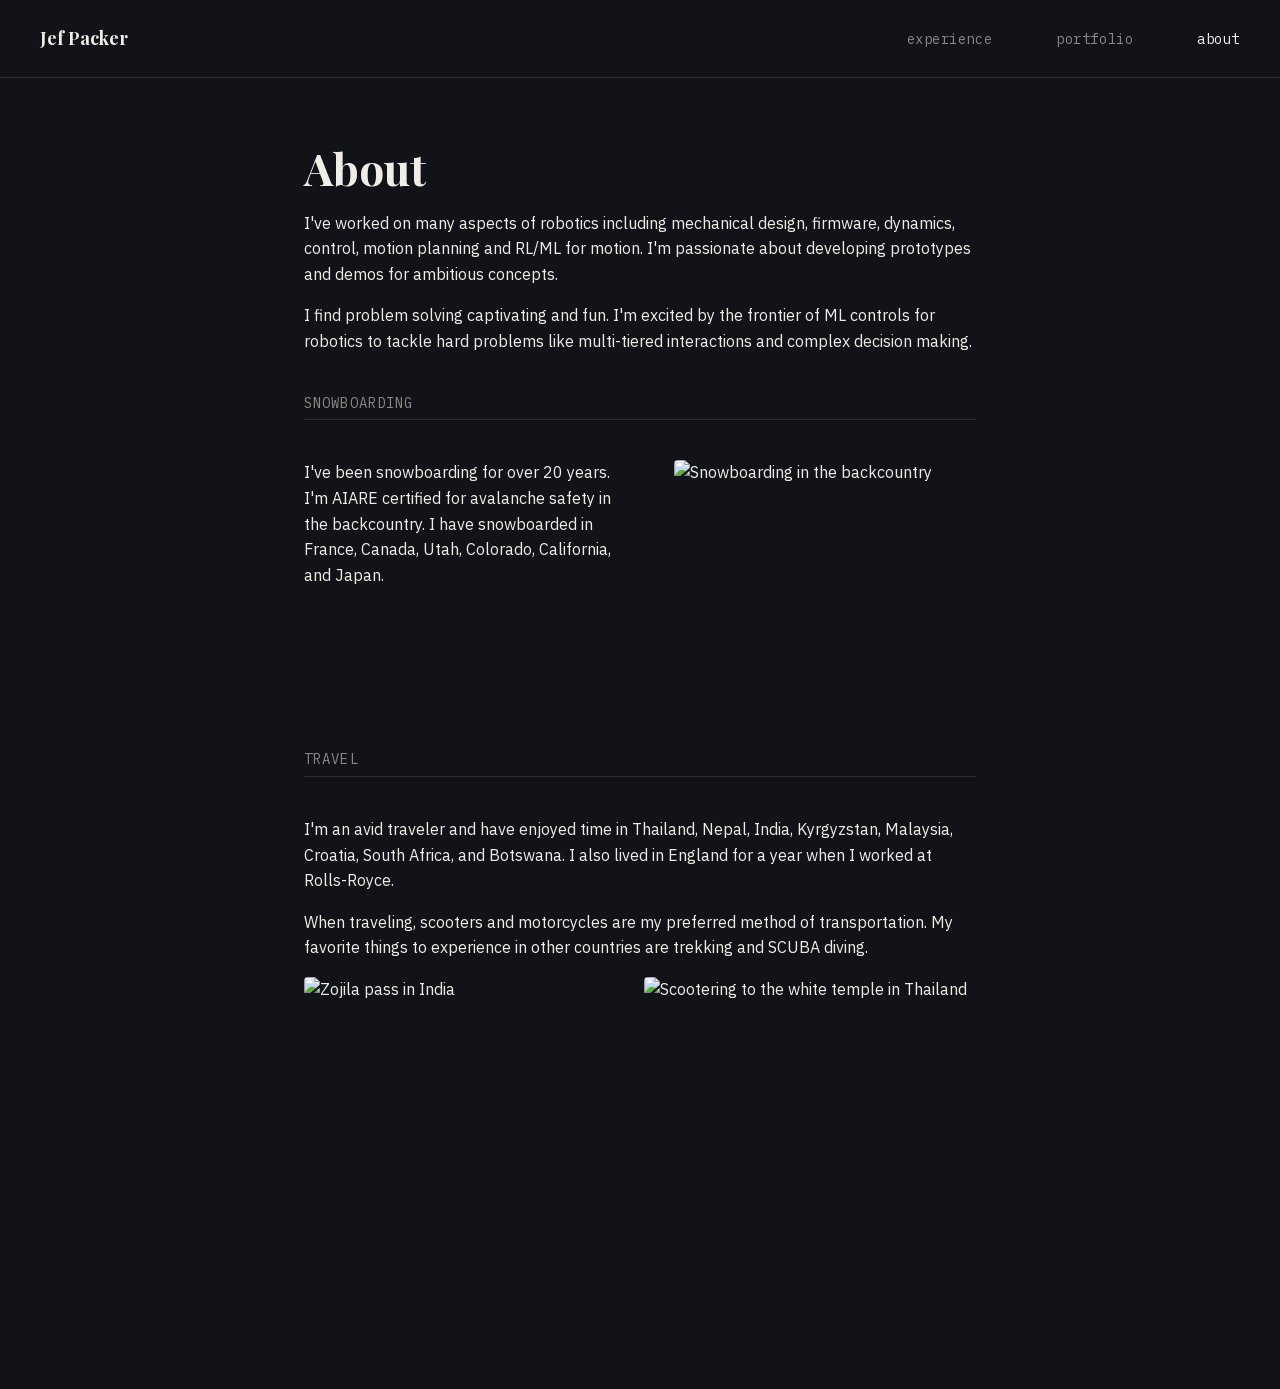
==== about.html @ b117f105 "fix: text before image on mobile, image right on desktop for snowboarding" ====
<!DOCTYPE html>
<html lang="en">
<head>
  <meta charset="UTF-8">
  <meta name="viewport" content="width=device-width, initial-scale=1">
  <meta name="color-scheme" content="dark">
  <meta name="description" content="Jef Packer — ML engineer and roboticist. About me, snowboarding, and travel.">
  <title>About — Jef Packer</title>
  <link rel="canonical" href="https://jefpacker.ai/about.html">

  <meta property="og:type" content="website">
  <meta property="og:title" content="About — Jef Packer">
  <meta property="og:description" content="ML engineer and roboticist. Snowboarding, travel, and building things.">
  <meta property="og:image" content="https://jefpacker.ai/assets/og-card.png">
  <meta property="og:image:alt" content="Jef Packer — ML Engineer and Roboticist">
  <meta property="og:url" content="https://jefpacker.ai/about.html">
  <meta name="twitter:card" content="summary_large_image">

  <script type="application/ld+json">
  {
    "@context": "https://schema.org",
    "@type": "BreadcrumbList",
    "itemListElement": [
      {"@type": "ListItem", "position": 1, "name": "Home", "item": "https://jefpacker.ai"},
      {"@type": "ListItem", "position": 2, "name": "About", "item": "https://jefpacker.ai/about.html"}
    ]
  }
  </script>

  <link rel="icon" href="assets/favicon.svg" type="image/svg+xml">
  <link rel="preload" as="font" href="assets/fonts/playfair-display-700.woff2" type="font/woff2" crossorigin>
  <link rel="preload" as="font" href="assets/fonts/ibm-plex-sans-400.woff2" type="font/woff2" crossorigin>
  <link rel="preload" as="font" href="assets/fonts/ibm-plex-mono-400.woff2" type="font/woff2" crossorigin>

  <link rel="prefetch" href="/">

  <link rel="stylesheet" href="style.css">

  <script src="assets/main.js" defer></script>
</head>
<body>
  <a href="#main-content" class="skip-link">Skip to main content</a>

  <nav class="site-nav" aria-label="Main navigation">
    <a href="/" class="nav-logo">Jef Packer</a>
    <button class="nav-toggle" aria-expanded="false" aria-controls="nav-links" aria-label="Toggle navigation">
      <svg class="icon-open" viewBox="0 0 24 24" xmlns="http://www.w3.org/2000/svg" aria-hidden="true">
        <path d="M3 6h18M3 12h18M3 18h18" stroke="currentColor" stroke-width="2" stroke-linecap="round" fill="none"/>
      </svg>
      <svg class="icon-close" viewBox="0 0 24 24" xmlns="http://www.w3.org/2000/svg" aria-hidden="true">
        <path d="M18 6L6 18M6 6l12 12" stroke="currentColor" stroke-width="2" stroke-linecap="round" fill="none"/>
      </svg>
    </button>
    <ul class="nav-links" id="nav-links">
      <li><a href="experience.html">experience</a></li>
      <li><a href="portfolio.html">portfolio</a></li>
      <li><a href="about.html" aria-current="page">about</a></li>
    </ul>
  </nav>

  <main id="main-content" class="page-layout">
    <header>
      <h1>About</h1>
      <p>I've worked on many aspects of robotics including mechanical design, firmware, dynamics, control, motion planning and RL/ML for motion. I'm passionate about developing prototypes and demos for ambitious concepts.</p>
      <p>I find problem solving captivating and fun. I'm excited by the frontier of ML controls for robotics to tackle hard problems like multi-tiered interactions and complex decision making.</p>
    </header>

    <section aria-label="Snowboarding">
      <h2 class="section-label">Snowboarding</h2>
      <div class="photo-aside-wrap">
        <img
          class="photo-aside"
          src="https://cdn.prod.website-files.com/612292ecc8ee4caae75526b9/61247d6c14a91f6d40c94b34_snow.jpeg"
          alt="Snowboarding in the backcountry"
          loading="lazy"
          width="1600"
          height="1200"
        >
        <p>I've been snowboarding for over 20 years. I'm AIARE certified for avalanche safety in the backcountry. I have snowboarded in France, Canada, Utah, Colorado, California, and Japan.</p>
      </div>
    </section>

    <section aria-label="Travel">
      <h2 class="section-label">Travel</h2>
      <p>I'm an avid traveler and have enjoyed time in Thailand, Nepal, India, Kyrgyzstan, Malaysia, Croatia, South Africa, and Botswana. I also lived in England for a year when I worked at Rolls-Royce.</p>
      <p>When traveling, scooters and motorcycles are my preferred method of transportation. My favorite things to experience in other countries are trekking and SCUBA diving.</p>
      <div class="project-image-grid">
        <img
          src="https://cdn.prod.website-files.com/612292ecc8ee4caae75526b9/637d1812e3a11046d5aef294_IMG_8800.jpeg"
          alt="Zojila pass in India"
          loading="lazy"
          width="1600"
          height="1200"
        >
        <img
          src="https://cdn.prod.website-files.com/612292ecc8ee4caae75526b9/626f19d4a885cbb44ef4ff7a_IMG_2252.jpeg"
          alt="Scootering to the white temple in Thailand"
          loading="lazy"
          width="1600"
          height="1200"
        >
      </div>
    </section>
  </main>
</body>
</html>
---- style.css ----
/* ============================================================
   1. Custom Properties / Design Tokens
   ============================================================ */

:root {
  /* Colors */
  --color-bg:        #111318;
  --color-text:      #f0ede6;
  --color-accent:    #c8a96e;
  --color-muted:     #8a8680;
  --color-border:    #2a2d35;

  /* Typography */
  --font-heading: 'Playfair Display', Georgia, serif;
  --font-body:    'IBM Plex Sans', system-ui, sans-serif;
  --font-mono:    'IBM Plex Mono', 'Courier New', monospace;

  --font-size-xs:   0.75rem;
  --font-size-sm:   0.875rem;
  --font-size-base: 1rem;
  --font-size-lg:   1.125rem;
  --font-size-xl:   1.5rem;
  --font-size-2xl:  2rem;
  --font-size-3xl:  2.75rem;

  --line-height-tight:  1.2;
  --line-height-normal: 1.6;

  /* Spacing (4px base unit, rem values) */
  --space-xs:  0.25rem;  /* 4px  */
  --space-sm:  0.5rem;   /* 8px  */
  --space-md:  1rem;     /* 16px */
  --space-lg:  1.5rem;   /* 24px */
  --space-xl:  2.5rem;   /* 40px */
  --space-2xl: 4rem;     /* 64px */

  /* Layout */
  --max-width:     72ch;
  --border-radius: 4px;

  color-scheme: dark;
}

/* ============================================================
   @font-face
   ============================================================ */

@font-face {
  font-family: 'Playfair Display';
  src: url('assets/fonts/playfair-display-400.woff2') format('woff2');
  font-weight: 400;
  font-style: normal;
  font-display: swap;
}

@font-face {
  font-family: 'Playfair Display';
  src: url('assets/fonts/playfair-display-700.woff2') format('woff2');
  font-weight: 700;
  font-style: normal;
  font-display: swap;
}

@font-face {
  font-family: 'IBM Plex Sans';
  src: url('assets/fonts/ibm-plex-sans-400.woff2') format('woff2');
  font-weight: 400;
  font-style: normal;
  font-display: swap;
}

@font-face {
  font-family: 'IBM Plex Sans';
  src: url('assets/fonts/ibm-plex-sans-600.woff2') format('woff2');
  font-weight: 600;
  font-style: normal;
  font-display: swap;
}

@font-face {
  font-family: 'IBM Plex Mono';
  src: url('assets/fonts/ibm-plex-mono-400.woff2') format('woff2');
  font-weight: 400;
  font-style: normal;
  font-display: swap;
}

/* ============================================================
   2. CSS Reset / Base Styles
   ============================================================ */

*, *::before, *::after {
  box-sizing: border-box;
  margin: 0;
  padding: 0;
}

html {
  font-size: 100%;
  -webkit-text-size-adjust: 100%;
}

@media (prefers-reduced-motion: no-preference) {
  html {
    scroll-behavior: smooth;
  }
}

body {
  background-color: var(--color-bg, #111318);
  color: var(--color-text, #f0ede6);
  font-family: var(--font-body, system-ui, sans-serif);
  font-size: var(--font-size-base, 1rem);
  line-height: var(--line-height-normal, 1.6);
  min-height: 100dvh;
  display: flex;
  flex-direction: column;
}

img, picture, video, canvas, svg {
  display: block;
  max-width: 100%;
}

input, button, textarea, select {
  font: inherit;
}

p, h1, h2, h3, h4, h5, h6 {
  overflow-wrap: break-word;
}

/* list-style reset scoped to components only — global reset breaks Safari VoiceOver list semantics */

/* ============================================================
   3. Typography
   ============================================================ */

h1, h2, h3 {
  font-family: var(--font-heading, Georgia, serif);
  font-weight: 700;
  line-height: var(--line-height-tight, 1.2);
  color: var(--color-text, #f0ede6);
}

h1 {
  font-size: clamp(1.75rem, 5vw, 2.75rem);
}

h2 {
  font-size: var(--font-size-2xl, 2rem);
}

h3 {
  font-size: var(--font-size-xl, 1.5rem);
}

p {
  font-family: var(--font-body, system-ui, sans-serif);
  font-size: var(--font-size-base, 1rem);
  line-height: var(--line-height-normal, 1.6);
}

.mono {
  font-family: var(--font-mono, 'Courier New', monospace);
  font-size: var(--font-size-sm, 0.875rem);
  color: var(--color-muted, #8a8680);
  letter-spacing: 0.02em;
}

a {
  color: var(--color-accent, #c8a96e);
  text-decoration: underline;
  text-underline-offset: 3px;
  text-decoration-thickness: 1px;
}

a:hover {
  color: var(--color-text, #f0ede6);
}

/* ============================================================
   4. Layout
   ============================================================ */

.page-layout {
  width: 100%;
  max-width: calc(var(--max-width, 72ch) + var(--space-xl, 2.5rem) * 2);
  margin-inline: auto;
  padding-inline: var(--space-xl, 2.5rem);
  padding-block: var(--space-2xl, 4rem);
}

.page-layout header h1 {
  margin-bottom: var(--space-md);
}

.page-layout header {
  margin-bottom: var(--space-xl);
}

.page-layout p:not([class]) {
  margin-bottom: var(--space-md);
}

.page-layout section + section {
  margin-top: var(--space-2xl);
}

.page-layout section {
  display: flow-root;
}

.photo-aside-wrap {
  display: flex;
  flex-direction: column-reverse;
  gap: var(--space-md);
}

.photo-aside {
  width: 100%;
  height: auto;
  border-radius: var(--border-radius, 4px);
  display: block;
}

@media (min-width: 40rem) {
  .photo-aside-wrap {
    flex-direction: row;
    align-items: flex-start;
    gap: var(--space-xl);
  }

  .photo-aside {
    width: 45%;
    flex-shrink: 0;
    order: 2;
  }

  .photo-aside-wrap p {
    order: 1;
  }
}

/* ============================================================
   5. Components
   ============================================================ */

/* Skip link */
.skip-link {
  position: absolute;
  top: -100%;
  left: 0;
  padding: var(--space-sm, 0.5rem) var(--space-md, 1rem);
  background-color: var(--color-accent, #c8a96e);
  color: var(--color-bg, #111318);
  font-family: var(--font-body, system-ui, sans-serif);
  font-size: var(--font-size-sm, 0.875rem);
  font-weight: 600;
  text-decoration: none;
  z-index: 999;
}

.skip-link:focus {
  top: 0;
}

/* Nav */
.site-nav {
  display: flex;
  align-items: center;
  justify-content: space-between;
  flex-wrap: wrap;
  gap: var(--space-md, 1rem);
  padding-inline: var(--space-xl, 2.5rem);
  padding-block: var(--space-lg, 1.5rem);
  border-bottom: 1px solid var(--color-border, #2a2d35);
  position: relative;
  z-index: 100;
  background-color: var(--color-bg, #111318);
  flex-shrink: 0;
}

.nav-logo {
  font-family: var(--font-heading, Georgia, serif);
  font-size: var(--font-size-lg, 1.125rem);
  font-weight: 700;
  color: var(--color-text, #f0ede6);
  text-decoration: none;
}

.nav-logo:hover {
  color: var(--color-accent, #c8a96e);
}

.nav-links {
  display: flex;
  gap: var(--space-xl, 2.5rem);
  flex-wrap: wrap;
  list-style: none;
}

.nav-links a {
  font-family: var(--font-mono, 'Courier New', monospace);
  font-size: var(--font-size-sm, 0.875rem);
  color: var(--color-muted, #8a8680);
  text-decoration: none;
  letter-spacing: 0.04em;
  text-transform: lowercase;
}

.nav-links a:hover,
.nav-links a[aria-current="page"] {
  color: var(--color-text, #f0ede6);
}

/* Footer */
.site-footer {
  padding-inline: var(--space-xl, 2.5rem);
  padding-block: var(--space-2xl, 4rem);
  border-top: 1px solid var(--color-border, #2a2d35);
}

/* Canvas background — clickable, sits above body bg */
#rrt {
  position: fixed;
  inset: 0;
  z-index: 1;
}

/* Hero overlay layout — index.html only */
.hero-layout {
  flex: 1;
  position: relative;
  z-index: 10;
  pointer-events: none;
  display: flex;
  flex-direction: column;
  padding-inline: var(--space-xl, 2.5rem);
  padding-block: var(--space-2xl, 4rem);
  min-height: 0;
}

/* Hero */
.hero {
  display: flex;
  flex-direction: column;
  align-items: flex-start;
  gap: var(--space-lg, 1.5rem);
  pointer-events: none;
  flex-shrink: 0;
}

.hero h1,
.hero-tagline {
  pointer-events: auto;
}

.hero-tagline {
  font-size: clamp(var(--font-size-sm, 0.875rem), 2vw, var(--font-size-lg, 1.125rem));
  color: var(--color-muted, #8a8680);
  max-width: 48ch;
}

/* Social links */
.social-links {
  display: flex;
  gap: var(--space-lg, 1.5rem);
  flex-wrap: wrap;
  align-items: center;
  margin-top: auto;
  pointer-events: none;
}

.social-link {
  display: inline-flex;
  align-items: center;
  color: var(--color-muted, #8a8680);
  text-decoration: none;
  pointer-events: auto;
}

.social-link:hover {
  color: var(--color-text, #f0ede6);
}

.social-link svg {
  width: 24px;
  height: 24px;
  fill: currentColor;
}

/* Hamburger nav — mobile only */
.nav-toggle {
  display: none;
  background: none;
  border: none;
  cursor: pointer;
  padding: var(--space-sm, 0.5rem);
  color: var(--color-text, #f0ede6);
}

.nav-toggle svg {
  width: 24px;
  height: 24px;
  fill: currentColor;
  display: block;
}

.nav-toggle[aria-expanded="true"] .icon-open { display: none; }
.nav-toggle[aria-expanded="false"] .icon-close { display: none; }

/* ============================================================
   6. Utilities
   ============================================================ */

.visually-hidden {
  position: absolute;
  width: 1px;
  height: 1px;
  padding: 0;
  margin: -1px;
  overflow: hidden;
  clip: rect(0, 0, 0, 0);
  white-space: nowrap;
  border: 0;
}

/* ============================================================
   7. Animations & Transitions
   ============================================================ */

@media (prefers-reduced-motion: no-preference) {
  a, button {
    transition: color 0.15s ease, background-color 0.15s ease;
  }
}

/* ============================================================
   8. Media Queries (mobile-first)
   ============================================================ */

/* Mobile: up to 640px — hamburger nav */
@media (max-width: 40rem) {
  .nav-toggle {
    display: block;
  }

  .nav-links {
    display: none;
    flex-direction: column;
    width: 100%;
    gap: var(--space-md, 1rem);
    padding-block: var(--space-md, 1rem);
  }

  .nav-links.is-open {
    display: flex;
  }

  .site-nav {
    flex-wrap: wrap;
  }
}

/* Desktop: 1024px+ */
@media (min-width: 64rem) {
  h1 {
    font-size: var(--font-size-3xl, 2.75rem);
  }

  .nav-links {
    gap: var(--space-2xl, 4rem);
  }

  .page-layout {
    padding-inline: var(--space-2xl, 4rem);
    padding-block: var(--space-2xl, 4rem);
  }
}

/* Focus indicators — never suppress, keyboard users only */
:focus-visible {
  outline: 2px solid var(--color-accent, #c8a96e);
  outline-offset: 3px;
  border-radius: var(--border-radius, 4px);
}

/* ============================================================
   9. Timeline
   ============================================================ */

.timeline {
  position: relative;
  padding-left: 1.75rem; /* 28px — space for line + dot + gap */
}

.timeline-line {
  position: absolute;
  left: 0;
  top: 0;
  bottom: 0;
  width: 1px;
  background-image: linear-gradient(
    to bottom,
    var(--color-accent) var(--tl-progress, 0px),
    var(--color-border) var(--tl-progress, 0px),
    var(--color-border) var(--tl-line-end, 100%),
    transparent var(--tl-line-end, 100%)
  );
}

.timeline-entry {
  position: relative;
  padding-bottom: var(--space-xl);
}

.timeline-dot {
  position: absolute;
  left: calc(-1.75rem - 3px); /* pull left edge 3px past container edge to center 7px dot on 1px line */
  top: 0.3em;
  width: 7px;
  height: 7px;
  border-radius: 50%;
  background: var(--color-border);
}

.timeline-entry.past .timeline-dot {
  background: var(--color-accent);
}

.timeline-entry.current .timeline-dot {
  background: var(--color-accent);
  box-shadow: 0 0 0 2px var(--color-bg), 0 0 0 3.5px var(--color-accent);
}

/* Scope opacity to non-interactive children — links stay fully opaque for WCAG contrast */
.timeline-entry.future .timeline-dot,
.timeline-entry.future .timeline-date,
.timeline-entry.future h3,
.timeline-entry.future p {
  opacity: 0.7;
}

/* .timeline-date extends .mono; only overrides that differ are listed here */
.timeline-date {
  display: block;
  color: var(--color-accent); /* overrides .mono's --color-muted */
  margin-bottom: var(--space-xs);
}

.timeline-content h3 {
  margin-bottom: var(--space-sm);
}

.timeline-content p {
  color: var(--color-muted);
  margin-bottom: var(--space-sm);
}

.timeline-content p + p {
  margin-top: calc(-1 * var(--space-xs)); /* tighten consecutive paragraphs */
}

.timeline-content a {
  font-family: var(--font-mono);
  font-size: var(--font-size-sm);
  display: inline-block;
  margin-bottom: var(--space-sm);
}

@media (prefers-reduced-motion: no-preference) {
  .timeline-entry {
    transition: opacity 0.2s ease;
  }

  .timeline-dot {
    transition: background 0.2s ease, box-shadow 0.2s ease;
  }

}

.timeline-close {
  margin-top: var(--space-2xl);
  padding-top: var(--space-2xl);
  padding-bottom: var(--space-2xl);
  border-top: 1px solid var(--color-border);
  text-align: center;
}

.timeline-close p {
  font-family: var(--font-heading);
  font-size: var(--font-size-lg);
  font-style: italic;
  color: var(--color-muted);
  max-width: 36ch;
  margin-inline: auto;
  line-height: var(--line-height-normal);
}

/* Projects */

.section-label {
  font-family: var(--font-mono, 'IBM Plex Mono', 'Courier New', monospace);
  font-size: var(--font-size-sm, 0.875rem);
  color: var(--color-muted, #8a8680);
  font-weight: 400;
  letter-spacing: 0.08em;
  text-transform: uppercase;
  margin-bottom: var(--space-xl, 2.5rem);
  padding-bottom: var(--space-sm, 0.5rem);
  border-bottom: 1px solid var(--color-border, #2a2d35);
}

/* Shared: project cards and publication entries */

.card-links {
  display: flex;
  flex-wrap: wrap;
  gap: var(--space-sm, 0.5rem);
  margin-bottom: var(--space-xl, 2.5rem);
}

.btn {
  display: inline-block;
  padding: var(--space-sm, 0.5rem) var(--space-md, 1rem);
  background-color: var(--color-accent, #c8a96e);
  color: var(--color-bg, #111318);
  font-family: var(--font-mono, 'IBM Plex Mono', 'Courier New', monospace);
  font-size: var(--font-size-sm, 0.875rem);
  text-decoration: none;
  border-radius: var(--border-radius, 4px);
  white-space: nowrap;
}

.btn:hover {
  opacity: 0.85;
}

.btn-outline {
  background-color: transparent;
  color: var(--color-accent, #c8a96e);
  border: 1px solid var(--color-accent, #c8a96e);
}

.btn-outline:hover {
  background-color: var(--color-accent, #c8a96e);
  color: var(--color-bg, #111318);
  opacity: 1;
}

/* Project cards */

.project-card {
  padding-bottom: var(--space-2xl, 4rem);
  margin-bottom: var(--space-2xl, 4rem);
  border-bottom: 1px solid var(--color-border, #2a2d35);
}

.project-card:last-child {
  border-bottom: none;
  margin-bottom: 0;
}

.project-heading {
  font-family: var(--font-heading, 'Playfair Display', Georgia, serif);
  font-size: var(--font-size-xl, 1.5rem);
  color: var(--color-accent, #c8a96e);
  margin-bottom: var(--space-md, 1rem);
}

.project-image {
  width: 100%;
  height: auto;
  border-radius: var(--border-radius, 4px);
  display: block;
  margin-bottom: var(--space-md, 1rem);
}

.project-image-grid {
  display: grid;
  grid-template-columns: 1fr;
  gap: var(--space-sm, 0.5rem);
  margin-bottom: var(--space-md, 1rem);
}

@media (min-width: 40rem) {
  .project-image-grid {
    grid-template-columns: 1fr 1fr;
  }
}

.project-image-grid img {
  width: 100%;
  height: auto;
  border-radius: var(--border-radius, 4px);
  display: block;
  object-fit: cover;
  aspect-ratio: 1 / 1;
}

.project-desc {
  color: var(--color-text, #f0ede6);
  margin-bottom: var(--space-md, 1rem);
}

.project-detail-heading {
  font-family: var(--font-body, 'IBM Plex Sans', system-ui, sans-serif);
  font-size: var(--font-size-base, 1rem);
  font-weight: 600;
  color: var(--color-text, #f0ede6);
  margin-top: var(--space-lg, 1.5rem);
  margin-bottom: var(--space-xs, 0.25rem);
}

.project-detail-body {
  color: var(--color-muted, #8a8680);
  margin-bottom: var(--space-sm, 0.5rem);
}

/* Publication entries */

.pub-card {
  padding-bottom: var(--space-xl, 2.5rem);
  margin-bottom: var(--space-xl, 2.5rem);
  border-bottom: 1px solid var(--color-border, #2a2d35);
}

.pub-card:last-child {
  border-bottom: none;
  margin-bottom: 0;
}

.pub-title {
  font-family: var(--font-heading, 'Playfair Display', Georgia, serif);
  font-size: var(--font-size-base, 1rem);
  color: var(--color-text, #f0ede6);
  font-weight: 700;
  margin-bottom: var(--space-sm, 0.5rem);
  line-height: var(--line-height-normal, 1.6);
}

.pub-authors {
  font-family: var(--font-mono, 'IBM Plex Mono', 'Courier New', monospace);
  font-size: var(--font-size-xs, 0.75rem);
  color: var(--color-muted, #8a8680);
  margin-bottom: var(--space-xs, 0.25rem);
  line-height: var(--line-height-normal, 1.6);
}

.pub-venue {
  font-family: var(--font-mono, 'IBM Plex Mono', 'Courier New', monospace);
  font-size: var(--font-size-sm, 0.875rem);
  color: var(--color-accent, #c8a96e);
  margin-bottom: var(--space-md, 1rem);
}

/* Patents */

.patent-list {
  margin-bottom: var(--space-xl, 2.5rem);
}

.patent-row {
  display: flex;
  justify-content: space-between;
  align-items: baseline;
  gap: var(--space-md, 1rem);
  padding: var(--space-sm, 0.5rem) var(--space-md, 1rem);
  border-bottom: 1px solid var(--color-border, #2a2d35);
  text-decoration: none;
}

.patent-row:last-child {
  border-bottom: none;
}

a.patent-row:hover {
  background-color: color-mix(in srgb, var(--color-accent, #c8a96e) 6%, transparent);
}

a.patent-row:hover .patent-row-title {
  color: var(--color-accent, #c8a96e);
}

.patent-row-title {
  font-family: var(--font-body, 'IBM Plex Sans', system-ui, sans-serif);
  font-size: var(--font-size-sm, 0.875rem);
  color: var(--color-text, #f0ede6);
  flex: 1;
}

.patent-row-meta {
  display: flex;
  align-items: center;
  gap: var(--space-sm, 0.5rem);
  flex-shrink: 0;
}

.patent-row-year {
  font-family: var(--font-mono, 'IBM Plex Mono', 'Courier New', monospace);
  font-size: var(--font-size-sm, 0.875rem);
  color: var(--color-muted, #8a8680);
}

.patent-row-link {
  font-family: var(--font-mono, 'IBM Plex Mono', 'Courier New', monospace);
  font-size: var(--font-size-sm, 0.875rem);
  color: var(--color-accent, #c8a96e);
  white-space: nowrap;
}

details.patent-list-more {
  border-bottom: none;
}

details.patent-list-more > summary.patent-row {
  cursor: pointer;
  list-style: none;
  color: var(--color-accent, #c8a96e);
  font-family: var(--font-mono, 'IBM Plex Mono', 'Courier New', monospace);
  font-size: var(--font-size-sm, 0.875rem);
  justify-content: flex-start;
  border-bottom: none;
}

details.patent-list-more > summary.patent-row::-webkit-details-marker {
  display: none;
}

details.patent-list-more > summary.patent-row::marker {
  display: none;
  content: '';
}

details.patent-list-more[open] > summary.patent-row {
  display: none;
}

button.patent-row {
  background: none;
  border: none;
  border-bottom: 1px solid var(--color-border, #2a2d35);
  width: 100%;
  text-align: left;
  cursor: pointer;
  color: var(--color-accent, #c8a96e);
  font-family: var(--font-mono, 'IBM Plex Mono', 'Courier New', monospace);
  font-size: var(--font-size-sm, 0.875rem);
  justify-content: flex-start;
}

.patents-footer {
  margin-top: var(--space-lg, 1.5rem);
  margin-bottom: var(--space-2xl, 4rem);
}
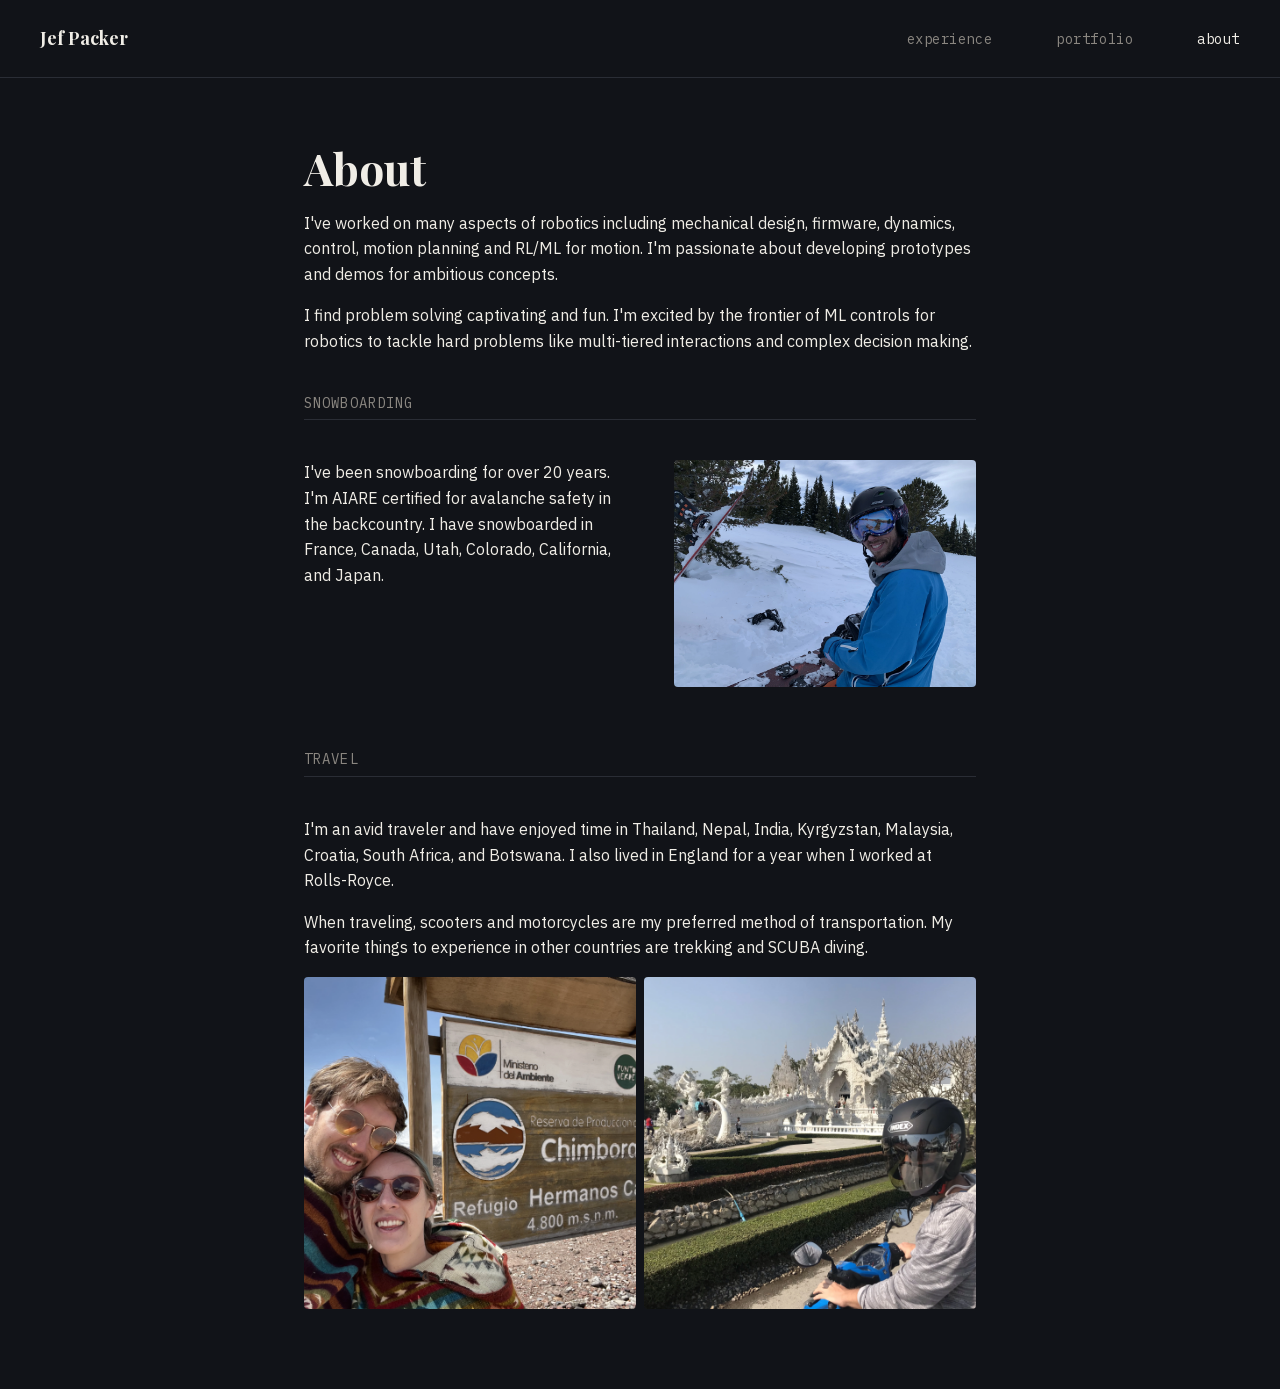
==== commit 08fba0b5: "feat: stage 6 — localize all images, WebP conversion, og-card - Download all Webflow CDN images to s" ====
--- a/about.html
+++ b/about.html
@@ -68,14 +68,16 @@
     <section aria-label="Snowboarding">
       <h2 class="section-label">Snowboarding</h2>
       <div class="photo-aside-wrap">
-        <img
-          class="photo-aside"
-          src="https://cdn.prod.website-files.com/612292ecc8ee4caae75526b9/61247d6c14a91f6d40c94b34_snow.jpeg"
-          alt="Snowboarding in the backcountry"
-          loading="lazy"
-          width="1600"
-          height="1200"
-        >
+        <picture class="photo-aside">
+          <source srcset="assets/snow.webp" type="image/webp">
+          <img
+            src="assets/snow.jpeg"
+            alt="Snowboarding in the backcountry"
+            loading="lazy"
+            width="1600"
+            height="1200"
+          >
+        </picture>
         <p>I've been snowboarding for over 20 years. I'm AIARE certified for avalanche safety in the backcountry. I have snowboarded in France, Canada, Utah, Colorado, California, and Japan.</p>
       </div>
     </section>
@@ -85,20 +87,26 @@
       <p>I'm an avid traveler and have enjoyed time in Thailand, Nepal, India, Kyrgyzstan, Malaysia, Croatia, South Africa, and Botswana. I also lived in England for a year when I worked at Rolls-Royce.</p>
       <p>When traveling, scooters and motorcycles are my preferred method of transportation. My favorite things to experience in other countries are trekking and SCUBA diving.</p>
       <div class="project-image-grid">
-        <img
-          src="https://cdn.prod.website-files.com/612292ecc8ee4caae75526b9/637d1812e3a11046d5aef294_IMG_8800.jpeg"
-          alt="Zojila pass in India"
-          loading="lazy"
-          width="1600"
-          height="1200"
-        >
-        <img
-          src="https://cdn.prod.website-files.com/612292ecc8ee4caae75526b9/626f19d4a885cbb44ef4ff7a_IMG_2252.jpeg"
-          alt="Scootering to the white temple in Thailand"
-          loading="lazy"
-          width="1600"
-          height="1200"
-        >
+        <picture>
+          <source srcset="assets/zojila.webp" type="image/webp">
+          <img
+            src="assets/zojila.jpeg"
+            alt="Zojila pass in India"
+            loading="lazy"
+            width="1600"
+            height="1200"
+          >
+        </picture>
+        <picture>
+          <source srcset="assets/white-temple.webp" type="image/webp">
+          <img
+            src="assets/white-temple.jpeg"
+            alt="Scootering to the white temple in Thailand"
+            loading="lazy"
+            width="1600"
+            height="1200"
+          >
+        </picture>
       </div>
     </section>
   </main>
--- a/style.css
+++ b/style.css
@@ -219,9 +219,15 @@
 
 .photo-aside {
   width: 100%;
-  height: auto;
   border-radius: var(--border-radius, 4px);
   display: block;
+}
+
+.photo-aside img {
+  width: 100%;
+  height: auto;
+  display: block;
+  border-radius: inherit;
 }
 
 @media (min-width: 40rem) {
@@ -679,15 +685,14 @@
 
 .project-image-grid {
   display: grid;
-  grid-template-columns: 1fr;
+  grid-template-columns: 1fr 1fr;
   gap: var(--space-sm, 0.5rem);
   margin-bottom: var(--space-md, 1rem);
 }
 
-@media (min-width: 40rem) {
-  .project-image-grid {
-    grid-template-columns: 1fr 1fr;
-  }
+.project-image-grid picture {
+  display: block;
+  min-width: 0;
 }
 
 .project-image-grid img {
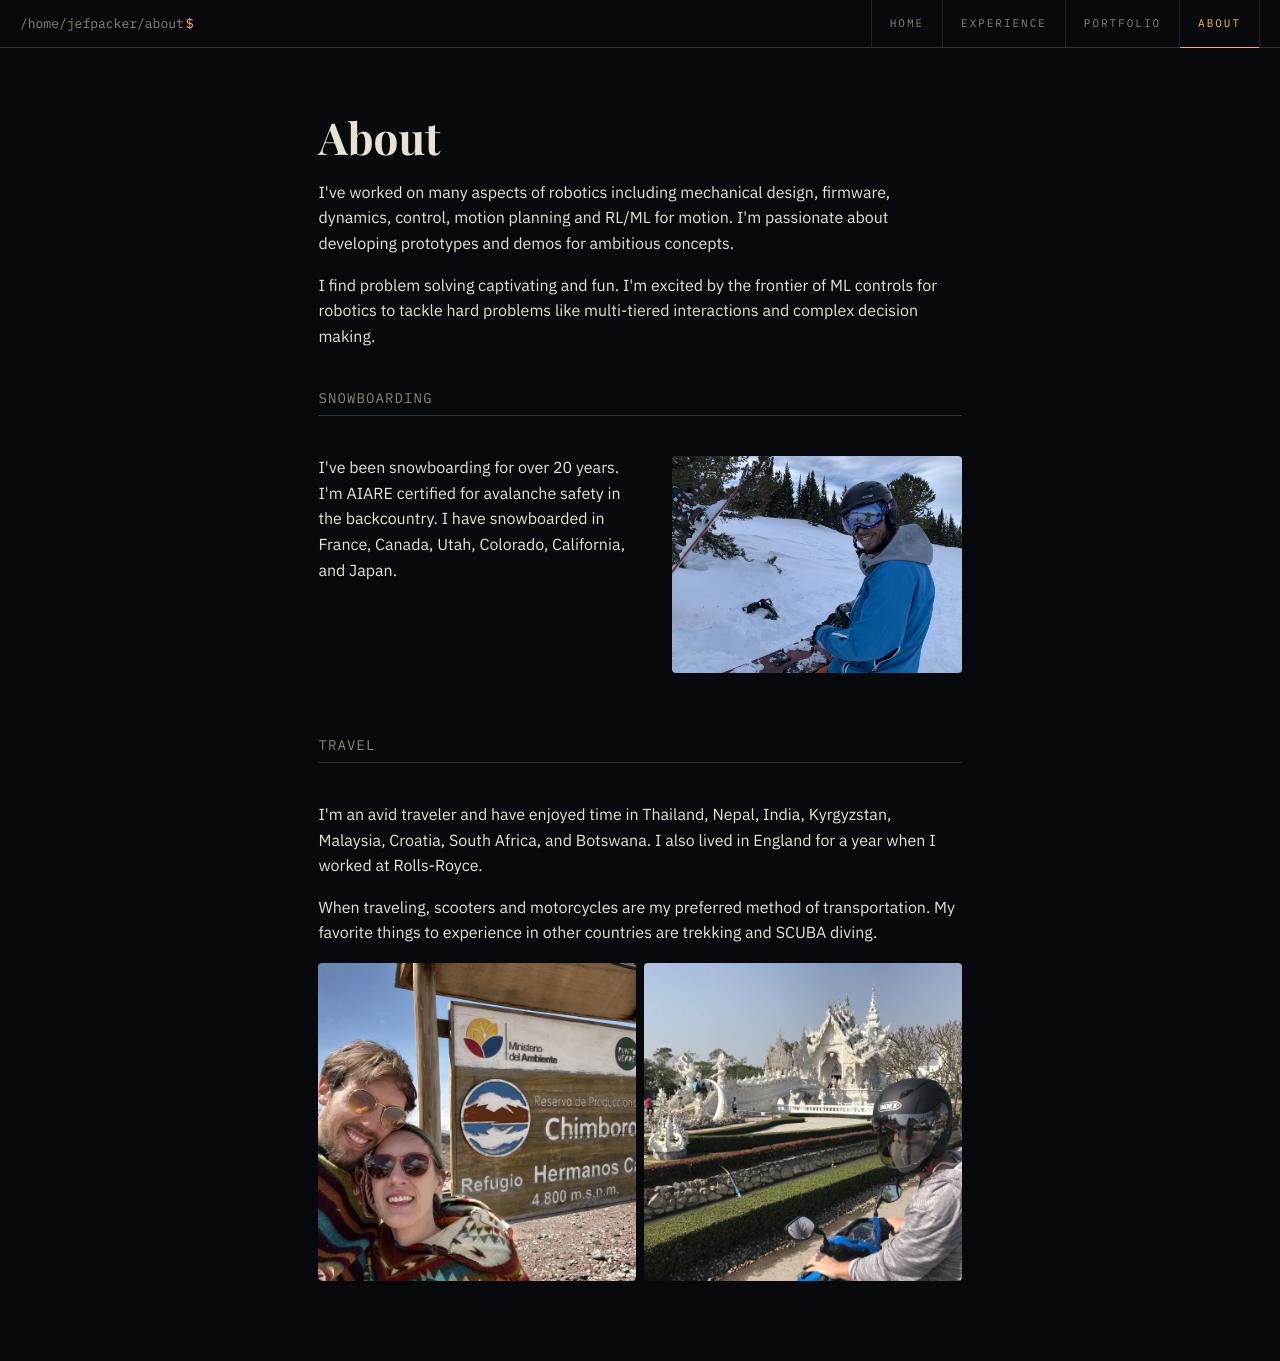
==== commit 069867b3: "feat: update about.html nav to new topbar pattern" ====
--- a/about.html
+++ b/about.html
@@ -41,22 +41,16 @@
 <body>
   <a href="#main-content" class="skip-link">Skip to main content</a>
 
-  <nav class="site-nav" aria-label="Main navigation">
-    <a href="/" class="nav-logo">Jef Packer</a>
-    <button class="nav-toggle" aria-expanded="false" aria-controls="nav-links" aria-label="Toggle navigation">
-      <svg class="icon-open" viewBox="0 0 24 24" xmlns="http://www.w3.org/2000/svg" aria-hidden="true">
-        <path d="M3 6h18M3 12h18M3 18h18" stroke="currentColor" stroke-width="2" stroke-linecap="round" fill="none"/>
-      </svg>
-      <svg class="icon-close" viewBox="0 0 24 24" xmlns="http://www.w3.org/2000/svg" aria-hidden="true">
-        <path d="M18 6L6 18M6 6l12 12" stroke="currentColor" stroke-width="2" stroke-linecap="round" fill="none"/>
-      </svg>
-    </button>
-    <ul class="nav-links" id="nav-links">
-      <li><a href="experience.html">experience</a></li>
-      <li><a href="portfolio.html">portfolio</a></li>
-      <li><a href="about.html" aria-current="page">about</a></li>
-    </ul>
-  </nav>
+  <header class="topbar">
+    <a class="brand" href="/"><span>/home/jefpacker/about</span><span class="brand-caret">$</span></a>
+    <button class="nav-toggle" id="nav-toggle" aria-expanded="false" aria-label="Toggle navigation">☰</button>
+    <nav class="nav" id="nav" aria-label="Main navigation">
+      <a href="/">HOME</a>
+      <a href="experience.html">EXPERIENCE</a>
+      <a href="portfolio.html">PORTFOLIO</a>
+      <a href="about.html" class="active">ABOUT</a>
+    </nav>
+  </header>
 
   <main id="main-content" class="page-layout">
     <header>
--- a/style.css
+++ b/style.css
@@ -1,20 +1,75 @@
 /* ============================================================
-   1. Custom Properties / Design Tokens
+   jefpacker.ai — style.css
+   Two themes: mission (amber) and vapor (synthwave).
+   Switch via [data-theme] on <html>. Omitting data-theme = mission.
+   ============================================================ */
+
+/* ============================================================
+   @font-face — local fonts (no CDN dependency)
+   ============================================================ */
+
+@font-face {
+  font-family: 'Playfair Display';
+  src: url('assets/fonts/playfair-display-400.woff2') format('woff2');
+  font-weight: 400; font-style: normal; font-display: swap;
+}
+
+@font-face {
+  font-family: 'Playfair Display';
+  src: url('assets/fonts/playfair-display-700.woff2') format('woff2');
+  font-weight: 700; font-style: normal; font-display: swap;
+}
+
+@font-face {
+  font-family: 'IBM Plex Sans';
+  src: url('assets/fonts/ibm-plex-sans-400.woff2') format('woff2');
+  font-weight: 400; font-style: normal; font-display: swap;
+}
+
+@font-face {
+  font-family: 'IBM Plex Sans';
+  src: url('assets/fonts/ibm-plex-sans-600.woff2') format('woff2');
+  font-weight: 600; font-style: normal; font-display: swap;
+}
+
+@font-face {
+  font-family: 'IBM Plex Mono';
+  src: url('assets/fonts/ibm-plex-mono-400.woff2') format('woff2');
+  font-weight: 400; font-style: normal; font-display: swap;
+}
+
+/* ============================================================
+   Tokens — mission defaults (content pages need no data-theme)
    ============================================================ */
 
 :root {
-  /* Colors */
-  --color-bg:        #111318;
-  --color-text:      #f0ede6;
-  --color-accent:    #c8a96e;
-  --color-muted:     #8a8680;
-  --color-border:    #2a2d35;
-
-  /* Typography */
-  --font-heading: 'Playfair Display', Georgia, serif;
-  --font-body:    'IBM Plex Sans', system-ui, sans-serif;
-  --font-mono:    'IBM Plex Mono', 'Courier New', monospace;
-
+  /* theme colors */
+  --bg:          #07090d;
+  --bg-2:        #0c1117;
+  --border:      #2a3340;
+  --border-soft: #1a2230;
+  --text:        #e8e2d4;
+  --muted:       #8a8470;
+  --faint:       #4a4538;
+  --accent:      #ffb648;
+  --accent-2:    #ffb648;
+
+  /* font stacks */
+  --mono:  'IBM Plex Mono', ui-monospace, 'SF Mono', Menlo, monospace;
+  --serif: 'Playfair Display', Georgia, serif;
+  --sans:  'IBM Plex Sans', system-ui, sans-serif;
+
+  /* legacy aliases — content-page component CSS uses these names unchanged */
+  --color-bg:     var(--bg);
+  --color-text:   var(--text);
+  --color-accent: var(--accent);
+  --color-muted:  var(--muted);
+  --color-border: var(--border);
+  --font-heading: var(--serif);
+  --font-body:    var(--sans);
+  --font-mono:    var(--mono);
+
+  /* spacing scale (content pages) */
   --font-size-xs:   0.75rem;
   --font-size-sm:   0.875rem;
   --font-size-base: 1rem;
@@ -22,194 +77,574 @@
   --font-size-xl:   1.5rem;
   --font-size-2xl:  2rem;
   --font-size-3xl:  2.75rem;
-
   --line-height-tight:  1.2;
   --line-height-normal: 1.6;
-
-  /* Spacing (4px base unit, rem values) */
-  --space-xs:  0.25rem;  /* 4px  */
-  --space-sm:  0.5rem;   /* 8px  */
-  --space-md:  1rem;     /* 16px */
-  --space-lg:  1.5rem;   /* 24px */
-  --space-xl:  2.5rem;   /* 40px */
-  --space-2xl: 4rem;     /* 64px */
-
-  /* Layout */
-  --max-width:     72ch;
+  --space-xs:  0.25rem;
+  --space-sm:  0.5rem;
+  --space-md:  1rem;
+  --space-lg:  1.5rem;
+  --space-xl:  2.5rem;
+  --space-2xl: 4rem;
+  --max-width: 72ch;
   --border-radius: 4px;
 
   color-scheme: dark;
 }
 
 /* ============================================================
-   @font-face
-   ============================================================ */
-
-@font-face {
-  font-family: 'Playfair Display';
-  src: url('assets/fonts/playfair-display-400.woff2') format('woff2');
-  font-weight: 400;
-  font-style: normal;
-  font-display: swap;
-}
-
-@font-face {
-  font-family: 'Playfair Display';
-  src: url('assets/fonts/playfair-display-700.woff2') format('woff2');
+   Vapor theme overrides
+   ============================================================ */
+
+[data-theme="vapor"] {
+  --bg:          #0a0414;
+  --bg-2:        #140a26;
+  --border:      #3a1f5c;
+  --border-soft: #25143d;
+  --text:        #e8d9ff;
+  --muted:       #8a78b5;
+  --faint:       #5a4a85;
+  --accent:      #ff2d95;
+  --accent-2:    #00f0ff;
+}
+
+[data-theme="vapor"] body {
+  background: radial-gradient(ellipse at 50% 100%, #1a0633 0%, #0a0414 65%);
+}
+
+[data-theme="vapor"] body::after {
+  content: '';
+  position: fixed; inset: 0; pointer-events: none;
+  background: repeating-linear-gradient(
+    to bottom,
+    rgba(0, 240, 255, 0.025) 0, rgba(0, 240, 255, 0.025) 1px,
+    transparent 1px, transparent 3px
+  );
+  mix-blend-mode: screen; z-index: 100;
+}
+
+[data-theme="vapor"] body::before {
+  content: '';
+  position: fixed; inset: 0; pointer-events: none;
+  background: radial-gradient(ellipse at center, transparent 50%, rgba(0,0,0,0.6) 100%);
+  z-index: 99;
+}
+
+[data-theme="mission"] body::after {
+  content: '';
+  position: fixed; inset: 0; pointer-events: none;
+  background: repeating-linear-gradient(
+    to bottom,
+    rgba(255, 182, 72, 0.012) 0, rgba(255, 182, 72, 0.012) 1px,
+    transparent 1px, transparent 4px
+  );
+  z-index: 100;
+}
+
+/* ============================================================
+   Base reset
+   ============================================================ */
+
+*, *::before, *::after { box-sizing: border-box; margin: 0; padding: 0; }
+
+html { font-size: 100%; -webkit-text-size-adjust: 100%; }
+
+@media (prefers-reduced-motion: no-preference) { html { scroll-behavior: smooth; } }
+
+body {
+  background-color: var(--bg);
+  color: var(--text);
+  font-family: var(--mono);
+  -webkit-font-smoothing: antialiased;
+  text-rendering: geometricPrecision;
+}
+
+img, picture, video, canvas, svg { display: block; max-width: 100%; }
+input, button, textarea, select { font: inherit; }
+p, h1, h2, h3, h4, h5, h6 { overflow-wrap: break-word; }
+a { color: inherit; text-decoration: none; }
+button { font: inherit; color: inherit; background: none; border: 0; cursor: pointer; }
+
+@media (prefers-reduced-motion: no-preference) {
+  a, button { transition: color 0.15s ease, background-color 0.15s ease; }
+}
+
+:focus-visible {
+  outline: 2px solid var(--accent);
+  outline-offset: 3px;
+  border-radius: var(--border-radius);
+}
+
+/* ============================================================
+   Shared topbar — all pages
+   ============================================================ */
+
+.topbar {
+  display: flex;
+  align-items: center;
+  padding: 0 20px;
+  height: 48px;
+  border-bottom: 1px solid var(--border);
+  background: var(--bg);
+  gap: 16px;
+  flex-shrink: 0;
+  position: relative;
+  z-index: 50;
+}
+
+.brand {
+  display: flex;
+  align-items: baseline;
+  color: var(--muted);
+  font-family: var(--mono);
+  font-size: 13px;
+  white-space: nowrap;
+  text-decoration: none;
+}
+
+.brand-caret { color: var(--accent); margin-left: 2px; font-weight: 500; }
+[data-theme="vapor"] .brand-caret { color: var(--accent-2); text-shadow: 0 0 8px rgba(0,240,255,.5); }
+
+.nav {
+  display: flex;
+  height: 100%;
+  margin-left: auto;
+}
+
+.nav a {
+  display: flex;
+  align-items: center;
+  padding: 0 18px;
+  font-size: 11px;
+  text-transform: uppercase;
+  letter-spacing: 0.18em;
+  color: var(--muted);
+  border-left: 1px solid var(--border-soft);
+  position: relative;
+  transition: color .15s;
+  white-space: nowrap;
+}
+
+.nav a:last-child { border-right: 1px solid var(--border-soft); }
+.nav a:hover { color: var(--text); }
+.nav a.active { color: var(--accent); }
+.nav a.active::after {
+  content: '';
+  position: absolute; left: 0; right: 0; bottom: -1px;
+  height: 1px; background: var(--accent);
+}
+
+/* Theme switch — inside .app .topbar (index only) */
+.theme-switch {
+  display: flex;
+  border: 1px solid var(--border);
+  height: 22px;
+}
+
+.theme-switch button,
+.theme-switch .theme-classic {
+  display: flex;
+  align-items: center;
+  padding: 0 10px;
+  font-size: 9px;
+  font-family: var(--mono);
+  letter-spacing: 0.1em;
+  color: var(--muted);
+  border-right: 1px solid var(--border);
+  text-decoration: none;
+  white-space: nowrap;
+}
+
+.theme-switch button:last-child,
+.theme-switch .theme-classic { border-right: none; }
+
+.theme-switch button.on {
+  background: var(--accent);
+  color: var(--bg);
+}
+
+[data-theme="vapor"] .theme-switch button.on {
+  box-shadow: 0 0 12px rgba(255, 45, 149, 0.6);
+}
+
+/* Hamburger — mobile only */
+.nav-toggle {
+  display: none;
+  padding: 8px;
+  color: var(--muted);
+  font-size: 18px;
+  line-height: 1;
+  margin-left: auto;
+}
+
+/* Skip link */
+.skip-link {
+  position: absolute; top: -100%; left: 0;
+  padding: 0.5rem 1rem;
+  background: var(--accent); color: var(--bg);
+  font-family: var(--sans); font-size: 0.875rem; font-weight: 600;
+  z-index: 999;
+}
+.skip-link:focus { top: 0; }
+
+/* ============================================================
+   App-shell layout — index.html only (requires .app wrapper)
+   ============================================================ */
+
+.app {
+  width: 100vw;
+  height: 100vh;
+  display: grid;
+  grid-template-rows: 48px 1fr 32px;
+  overflow: hidden;
+}
+
+.mobile-bio { display: none; }
+
+.main {
+  display: grid;
+  grid-template-columns: 380px 1fr;
+  min-height: 0;
+}
+
+.sidebar {
+  border-right: 1px solid var(--border);
+  display: flex;
+  flex-direction: column;
+  background: var(--bg);
+  overflow: hidden;
+  padding: 56px 40px 40px;
+  gap: 40px;
+}
+
+.canvas-pane {
+  position: relative;
+  overflow: hidden;
+}
+
+#rrt { position: absolute; inset: 0; }
+#rrt canvas { display: block; width: 100%; height: 100%; cursor: crosshair; }
+
+.statusbar {
+  border-top: 1px solid var(--border);
+  display: flex;
+  align-items: center;
+  font-size: 9px;
+  letter-spacing: 0.14em;
+  text-transform: uppercase;
+  color: var(--muted);
+  padding: 0 16px;
+  background: var(--bg);
+}
+
+.statusbar .spacer { flex: 1; }
+
+/* Identity */
+.identity-name {
+  font-family: var(--mono);
+  font-size: 22px;
+  font-weight: 500;
+  letter-spacing: 0.02em;
+  color: var(--text);
+  margin-bottom: 6px;
+}
+
+[data-theme="vapor"] .identity-name {
+  color: var(--accent-2);
+  text-shadow: 0 0 14px rgba(0, 240, 255, 0.35);
+}
+
+.identity-role {
+  font-size: 10px;
+  letter-spacing: 0.15em;
+  text-transform: uppercase;
+  color: var(--muted);
+  margin-bottom: 22px;
+}
+
+.bio {
+  font-size: 13px;
+  line-height: 1.7;
+  color: var(--text);
+  opacity: 0.85;
+  max-width: 36ch;
+}
+
+.bio p { margin-bottom: 6px; }
+
+.bio .prompt, .mobile-bio .prompt {
+  display: inline-block;
+  color: var(--accent);
+  margin-right: 8px;
+  opacity: 0.7;
+  font-weight: 500;
+}
+
+[data-theme="vapor"] .bio .prompt,
+[data-theme="vapor"] .mobile-bio .prompt { color: var(--accent-2); }
+
+/* Telemetry widget */
+.tele { border-bottom: 1px solid var(--border-soft); padding-bottom: 4px; }
+
+.tele-frame {
+  font-family: var(--mono);
+  font-size: 11px;
+  color: var(--muted);
+  line-height: 1.3;
+  padding: 14px 0 16px;
+}
+
+.tele-top, .tele-bot {
+  display: flex;
+  align-items: center;
+  color: var(--faint);
+}
+
+.tele-fill {
+  flex: 1;
+  height: 1px;
+  background: var(--border-soft);
+  margin: 0 2px;
+}
+
+.tele-top b { color: var(--muted); font-weight: 400; letter-spacing: 0.04em; }
+[data-theme="vapor"] .tele-top b { color: var(--accent-2); }
+[data-theme="mission"] .tele-top b { color: var(--accent); }
+
+.tele-body { padding: 8px 12px 6px; }
+
+.tele-row {
+  display: flex;
+  justify-content: space-between;
+  font-size: 11px;
+  padding: 3px 0;
+  letter-spacing: 0.02em;
+}
+
+.tele-k { color: var(--muted); }
+
+.tele-v {
+  color: var(--accent);
+  font-variant-numeric: tabular-nums;
+  font-weight: 500;
+  white-space: nowrap;
+  flex-shrink: 0;
+}
+
+[data-theme="vapor"] .tele-v { color: var(--accent-2); text-shadow: 0 0 10px rgba(0,240,255,.4); }
+
+.tele-spark {
+  display: flex;
+  align-items: flex-end;
+  justify-content: space-between;
+  height: 32px;
+  margin-top: 10px;
+  gap: 1px;
+}
+
+.tele-spark span {
+  display: inline-block;
+  flex: 1;
+  background: var(--accent);
+  height: 1px;
+  transition: height .8s ease, opacity .8s ease;
+}
+
+[data-theme="vapor"] .tele-spark span {
+  background: var(--accent-2);
+  box-shadow: 0 0 4px rgba(0,240,255,.5);
+}
+
+.tele-axis {
+  display: flex;
+  justify-content: space-between;
+  font-size: 9px;
+  color: var(--faint);
+  margin-top: 4px;
+  letter-spacing: 0.05em;
+}
+
+/* Links */
+.links { margin-top: auto; display: flex; flex-direction: column; gap: 24px; }
+.links-grid { display: flex; flex-direction: column; }
+
+.link-row {
+  display: flex;
+  align-items: center;
+  justify-content: space-between;
+  padding: 11px 0;
+  border-bottom: 1px solid var(--border-soft);
+  font-size: 12px;
+  color: var(--text);
+  transition: color .15s, padding .15s;
+}
+
+.link-row:first-child { border-top: 1px solid var(--border-soft); }
+.link-row:hover { color: var(--accent); padding-left: 4px; }
+
+.link-key { letter-spacing: 0.04em; font-size: 12px; min-width: 70px; }
+
+.link-handle {
+  flex: 1;
+  text-align: right;
+  color: var(--faint);
+  font-size: 11px;
+  margin-right: 14px;
+  opacity: 0.65;
+  transition: opacity .15s, color .15s;
+}
+
+.link-row:hover .link-handle { opacity: 1; color: var(--muted); }
+
+.link-arrow {
+  color: var(--faint);
+  font-size: 12px;
+  transition: color .15s, transform .15s;
+}
+
+.link-row:hover .link-arrow { color: var(--accent); transform: translateX(3px); }
+
+/* HUD */
+.hud { position: absolute; inset: 0; pointer-events: none; z-index: 5; }
+
+.hud-label {
+  position: absolute;
+  font-size: 10px;
+  letter-spacing: 0.18em;
+  text-transform: uppercase;
+  color: var(--muted);
+}
+
+.hud-bl { bottom: 48px; left: 16px; }
+
+.hud-corners { position: absolute; inset: 16px; pointer-events: none; }
+
+.hud-corners::before, .hud-corners::after, .corner-tr, .corner-bl {
+  position: absolute;
+  width: 12px; height: 12px;
+  border-color: var(--accent);
+  border-style: solid;
+  border-width: 0;
+  opacity: 0.35;
+}
+
+.hud-corners::before { content: ''; top: 0; left: 0; border-top-width: 1px; border-left-width: 1px; }
+.hud-corners::after  { content: ''; bottom: 0; right: 0; border-bottom-width: 1px; border-right-width: 1px; }
+.corner-tr { top: 16px; right: 16px; border-top-width: 1px; border-right-width: 1px; }
+.corner-bl { bottom: 16px; left: 16px; border-bottom-width: 1px; border-left-width: 1px; }
+
+/* Nav drawer — mobile overlay (index only) */
+.nav-drawer {
+  position: fixed;
+  inset: 48px 0 0 0;
+  background: var(--bg);
+  border-top: 1px solid var(--border);
+  z-index: 200;
+  padding: 20px;
+  display: flex;
+  flex-direction: column;
+  gap: 24px;
+}
+
+.nav-drawer[hidden] { display: none; }
+
+.drawer-theme {
+  display: flex;
+  gap: 6px;
+}
+
+.drawer-theme button,
+.drawer-theme .theme-classic {
+  display: flex;
+  align-items: center;
+  padding: 4px 12px;
+  font-size: 10px;
+  font-family: var(--mono);
+  letter-spacing: 0.1em;
+  color: var(--muted);
+  border: 1px solid var(--border);
+  text-decoration: none;
+}
+
+.drawer-theme button.on {
+  background: var(--accent);
+  color: var(--bg);
+  border-color: var(--accent);
+}
+
+.drawer-nav { display: flex; flex-direction: column; }
+
+.drawer-nav a {
+  padding: 14px 0;
+  border-bottom: 1px solid var(--border-soft);
+  font-size: 13px;
+  letter-spacing: 0.18em;
+  text-transform: uppercase;
+  color: var(--muted);
+}
+
+.drawer-nav a.active { color: var(--accent); }
+.drawer-nav a:last-child { border-bottom: none; }
+
+/* ============================================================
+   Content page layout — experience, portfolio, about
+   ============================================================ */
+
+.page-layout {
+  width: 100%;
+  max-width: calc(var(--max-width) + var(--space-xl) * 2);
+  margin-inline: auto;
+  padding-inline: var(--space-xl);
+  padding-block: var(--space-2xl);
+}
+
+.page-layout header { margin-bottom: var(--space-xl); }
+.page-layout header h1 { margin-bottom: var(--space-md); }
+.page-layout p:not([class]) { margin-bottom: var(--space-md); }
+.page-layout section + section { margin-top: var(--space-2xl); }
+.page-layout section { display: flow-root; }
+
+.site-footer {
+  padding-inline: var(--space-xl);
+  padding-block: var(--space-2xl);
+  border-top: 1px solid var(--color-border);
+}
+
+/* ============================================================
+   Typography — content pages (uses legacy aliases)
+   ============================================================ */
+
+h1, h2, h3 {
+  font-family: var(--font-heading);
   font-weight: 700;
-  font-style: normal;
-  font-display: swap;
-}
-
-@font-face {
-  font-family: 'IBM Plex Sans';
-  src: url('assets/fonts/ibm-plex-sans-400.woff2') format('woff2');
-  font-weight: 400;
-  font-style: normal;
-  font-display: swap;
-}
-
-@font-face {
-  font-family: 'IBM Plex Sans';
-  src: url('assets/fonts/ibm-plex-sans-600.woff2') format('woff2');
-  font-weight: 600;
-  font-style: normal;
-  font-display: swap;
-}
-
-@font-face {
-  font-family: 'IBM Plex Mono';
-  src: url('assets/fonts/ibm-plex-mono-400.woff2') format('woff2');
-  font-weight: 400;
-  font-style: normal;
-  font-display: swap;
-}
-
-/* ============================================================
-   2. CSS Reset / Base Styles
-   ============================================================ */
-
-*, *::before, *::after {
-  box-sizing: border-box;
-  margin: 0;
-  padding: 0;
-}
-
-html {
-  font-size: 100%;
-  -webkit-text-size-adjust: 100%;
-}
-
-@media (prefers-reduced-motion: no-preference) {
-  html {
-    scroll-behavior: smooth;
-  }
-}
-
-body {
-  background-color: var(--color-bg, #111318);
-  color: var(--color-text, #f0ede6);
-  font-family: var(--font-body, system-ui, sans-serif);
-  font-size: var(--font-size-base, 1rem);
-  line-height: var(--line-height-normal, 1.6);
-  min-height: 100dvh;
-  display: flex;
-  flex-direction: column;
-}
-
-img, picture, video, canvas, svg {
-  display: block;
-  max-width: 100%;
-}
-
-input, button, textarea, select {
-  font: inherit;
-}
-
-p, h1, h2, h3, h4, h5, h6 {
-  overflow-wrap: break-word;
-}
-
-/* list-style reset scoped to components only — global reset breaks Safari VoiceOver list semantics */
-
-/* ============================================================
-   3. Typography
-   ============================================================ */
-
-h1, h2, h3 {
-  font-family: var(--font-heading, Georgia, serif);
-  font-weight: 700;
-  line-height: var(--line-height-tight, 1.2);
-  color: var(--color-text, #f0ede6);
-}
-
-h1 {
-  font-size: clamp(1.75rem, 5vw, 2.75rem);
-}
-
-h2 {
-  font-size: var(--font-size-2xl, 2rem);
-}
-
-h3 {
-  font-size: var(--font-size-xl, 1.5rem);
-}
-
-p {
-  font-family: var(--font-body, system-ui, sans-serif);
-  font-size: var(--font-size-base, 1rem);
-  line-height: var(--line-height-normal, 1.6);
-}
+  line-height: var(--line-height-tight);
+  color: var(--color-text);
+}
+
+h1 { font-size: clamp(1.75rem, 5vw, 2.75rem); }
+h2 { font-size: var(--font-size-2xl); }
+h3 { font-size: var(--font-size-xl); }
+
+p { font-family: var(--font-body); font-size: var(--font-size-base); line-height: var(--line-height-normal); }
 
 .mono {
-  font-family: var(--font-mono, 'Courier New', monospace);
-  font-size: var(--font-size-sm, 0.875rem);
-  color: var(--color-muted, #8a8680);
+  font-family: var(--font-mono);
+  font-size: var(--font-size-sm);
+  color: var(--color-muted);
   letter-spacing: 0.02em;
 }
 
-a {
-  color: var(--color-accent, #c8a96e);
+a.content-link {
+  color: var(--color-accent);
   text-decoration: underline;
   text-underline-offset: 3px;
   text-decoration-thickness: 1px;
 }
 
-a:hover {
-  color: var(--color-text, #f0ede6);
-}
-
-/* ============================================================
-   4. Layout
-   ============================================================ */
-
-.page-layout {
-  width: 100%;
-  max-width: calc(var(--max-width, 72ch) + var(--space-xl, 2.5rem) * 2);
-  margin-inline: auto;
-  padding-inline: var(--space-xl, 2.5rem);
-  padding-block: var(--space-2xl, 4rem);
-}
-
-.page-layout header h1 {
-  margin-bottom: var(--space-md);
-}
-
-.page-layout header {
-  margin-bottom: var(--space-xl);
-}
-
-.page-layout p:not([class]) {
-  margin-bottom: var(--space-md);
-}
-
-.page-layout section + section {
-  margin-top: var(--space-2xl);
-}
-
-.page-layout section {
-  display: flow-root;
-}
+a.content-link:hover { color: var(--color-text); }
+
+/* ============================================================
+   Photo layout — about page
+   ============================================================ */
 
 .photo-aside-wrap {
   display: flex;
@@ -217,296 +652,35 @@
   gap: var(--space-md);
 }
 
-.photo-aside {
-  width: 100%;
-  border-radius: var(--border-radius, 4px);
-  display: block;
-}
-
-.photo-aside img {
-  width: 100%;
-  height: auto;
-  display: block;
-  border-radius: inherit;
-}
+.photo-aside { width: 100%; border-radius: var(--border-radius); display: block; }
+.photo-aside img { width: 100%; height: auto; display: block; border-radius: inherit; }
+
+.photo-aside-wrap > div { order: 1; flex: 1; min-width: 0; }
 
 @media (min-width: 40rem) {
-  .photo-aside-wrap {
-    flex-direction: row;
-    align-items: flex-start;
-    gap: var(--space-xl);
-  }
-
-  .photo-aside {
-    width: 45%;
-    flex-shrink: 0;
-    order: 2;
-  }
-
-  .photo-aside-wrap p {
-    order: 1;
-  }
-}
-
-/* ============================================================
-   5. Components
-   ============================================================ */
-
-/* Skip link */
-.skip-link {
-  position: absolute;
-  top: -100%;
-  left: 0;
-  padding: var(--space-sm, 0.5rem) var(--space-md, 1rem);
-  background-color: var(--color-accent, #c8a96e);
-  color: var(--color-bg, #111318);
-  font-family: var(--font-body, system-ui, sans-serif);
-  font-size: var(--font-size-sm, 0.875rem);
-  font-weight: 600;
-  text-decoration: none;
-  z-index: 999;
-}
-
-.skip-link:focus {
-  top: 0;
-}
-
-/* Nav */
-.site-nav {
-  display: flex;
-  align-items: center;
-  justify-content: space-between;
-  flex-wrap: wrap;
-  gap: var(--space-md, 1rem);
-  padding-inline: var(--space-xl, 2.5rem);
-  padding-block: var(--space-lg, 1.5rem);
-  border-bottom: 1px solid var(--color-border, #2a2d35);
-  position: relative;
-  z-index: 100;
-  background-color: var(--color-bg, #111318);
-  flex-shrink: 0;
-}
-
-.nav-logo {
-  font-family: var(--font-heading, Georgia, serif);
-  font-size: var(--font-size-lg, 1.125rem);
-  font-weight: 700;
-  color: var(--color-text, #f0ede6);
-  text-decoration: none;
-}
-
-.nav-logo:hover {
-  color: var(--color-accent, #c8a96e);
-}
-
-.nav-links {
-  display: flex;
-  gap: var(--space-xl, 2.5rem);
-  flex-wrap: wrap;
-  list-style: none;
-}
-
-.nav-links a {
-  font-family: var(--font-mono, 'Courier New', monospace);
-  font-size: var(--font-size-sm, 0.875rem);
-  color: var(--color-muted, #8a8680);
-  text-decoration: none;
-  letter-spacing: 0.04em;
-  text-transform: lowercase;
-}
-
-.nav-links a:hover,
-.nav-links a[aria-current="page"] {
-  color: var(--color-text, #f0ede6);
-}
-
-/* Footer */
-.site-footer {
-  padding-inline: var(--space-xl, 2.5rem);
-  padding-block: var(--space-2xl, 4rem);
-  border-top: 1px solid var(--color-border, #2a2d35);
-}
-
-/* Canvas background — clickable, sits above body bg */
-#rrt {
-  position: fixed;
-  inset: 0;
-  z-index: 1;
-}
-
-/* Hero overlay layout — index.html only */
-.hero-layout {
-  flex: 1;
-  position: relative;
-  z-index: 10;
-  pointer-events: none;
-  display: flex;
-  flex-direction: column;
-  padding-inline: var(--space-xl, 2.5rem);
-  padding-block: var(--space-2xl, 4rem);
-  min-height: 0;
-}
-
-/* Hero */
-.hero {
-  display: flex;
-  flex-direction: column;
-  align-items: flex-start;
-  gap: var(--space-lg, 1.5rem);
-  pointer-events: none;
-  flex-shrink: 0;
-}
-
-.hero h1,
-.hero-tagline {
-  pointer-events: auto;
-}
-
-.hero-tagline {
-  font-size: clamp(var(--font-size-sm, 0.875rem), 2vw, var(--font-size-lg, 1.125rem));
-  color: var(--color-muted, #8a8680);
-  max-width: 48ch;
-}
-
-/* Social links */
-.social-links {
-  display: flex;
-  gap: var(--space-lg, 1.5rem);
-  flex-wrap: wrap;
-  align-items: center;
-  margin-top: auto;
-  pointer-events: none;
-}
-
-.social-link {
-  display: inline-flex;
-  align-items: center;
-  color: var(--color-muted, #8a8680);
-  text-decoration: none;
-  pointer-events: auto;
-}
-
-.social-link:hover {
-  color: var(--color-text, #f0ede6);
-}
-
-.social-link svg {
-  width: 24px;
-  height: 24px;
-  fill: currentColor;
-}
-
-/* Hamburger nav — mobile only */
-.nav-toggle {
-  display: none;
-  background: none;
-  border: none;
-  cursor: pointer;
-  padding: var(--space-sm, 0.5rem);
-  color: var(--color-text, #f0ede6);
-}
-
-.nav-toggle svg {
-  width: 24px;
-  height: 24px;
-  fill: currentColor;
-  display: block;
-}
-
-.nav-toggle[aria-expanded="true"] .icon-open { display: none; }
-.nav-toggle[aria-expanded="false"] .icon-close { display: none; }
-
-/* ============================================================
-   6. Utilities
+  .photo-aside-wrap { flex-direction: row; align-items: flex-start; gap: var(--space-xl); }
+  .photo-aside { width: 45%; flex-shrink: 0; order: 2; }
+  .photo-aside-wrap p { order: 1; }
+}
+
+/* ============================================================
+   Utilities
    ============================================================ */
 
 .visually-hidden {
-  position: absolute;
-  width: 1px;
-  height: 1px;
-  padding: 0;
-  margin: -1px;
-  overflow: hidden;
-  clip: rect(0, 0, 0, 0);
-  white-space: nowrap;
-  border: 0;
-}
-
-/* ============================================================
-   7. Animations & Transitions
-   ============================================================ */
-
-@media (prefers-reduced-motion: no-preference) {
-  a, button {
-    transition: color 0.15s ease, background-color 0.15s ease;
-  }
-}
-
-/* ============================================================
-   8. Media Queries (mobile-first)
-   ============================================================ */
-
-/* Mobile: up to 640px — hamburger nav */
-@media (max-width: 40rem) {
-  .nav-toggle {
-    display: block;
-  }
-
-  .nav-links {
-    display: none;
-    flex-direction: column;
-    width: 100%;
-    gap: var(--space-md, 1rem);
-    padding-block: var(--space-md, 1rem);
-  }
-
-  .nav-links.is-open {
-    display: flex;
-  }
-
-  .site-nav {
-    flex-wrap: wrap;
-  }
-}
-
-/* Desktop: 1024px+ */
-@media (min-width: 64rem) {
-  h1 {
-    font-size: var(--font-size-3xl, 2.75rem);
-  }
-
-  .nav-links {
-    gap: var(--space-2xl, 4rem);
-  }
-
-  .page-layout {
-    padding-inline: var(--space-2xl, 4rem);
-    padding-block: var(--space-2xl, 4rem);
-  }
-}
-
-/* Focus indicators — never suppress, keyboard users only */
-:focus-visible {
-  outline: 2px solid var(--color-accent, #c8a96e);
-  outline-offset: 3px;
-  border-radius: var(--border-radius, 4px);
-}
-
-/* ============================================================
-   9. Timeline
-   ============================================================ */
-
-.timeline {
-  position: relative;
-  padding-left: 1.75rem; /* 28px — space for line + dot + gap */
-}
+  position: absolute; width: 1px; height: 1px;
+  padding: 0; margin: -1px; overflow: hidden;
+  clip: rect(0,0,0,0); white-space: nowrap; border: 0;
+}
+
+/* ============================================================
+   Timeline — experience page
+   ============================================================ */
+
+.timeline { position: relative; padding-left: 1.75rem; }
 
 .timeline-line {
-  position: absolute;
-  left: 0;
-  top: 0;
-  bottom: 0;
-  width: 1px;
+  position: absolute; left: 0; top: 0; bottom: 0; width: 1px;
   background-image: linear-gradient(
     to bottom,
     var(--color-accent) var(--tl-progress, 0px),
@@ -516,74 +690,55 @@
   );
 }
 
-.timeline-entry {
-  position: relative;
-  padding-bottom: var(--space-xl);
-}
+.timeline-entry { position: relative; padding-bottom: var(--space-xl); }
 
 .timeline-dot {
   position: absolute;
-  left: calc(-1.75rem - 3px); /* pull left edge 3px past container edge to center 7px dot on 1px line */
+  left: calc(-1.75rem - 3px);
   top: 0.3em;
-  width: 7px;
-  height: 7px;
+  width: 7px; height: 7px;
   border-radius: 50%;
   background: var(--color-border);
 }
 
-.timeline-entry.past .timeline-dot {
-  background: var(--color-accent);
-}
+.timeline-entry.past .timeline-dot { background: var(--color-accent); }
 
 .timeline-entry.current .timeline-dot {
   background: var(--color-accent);
   box-shadow: 0 0 0 2px var(--color-bg), 0 0 0 3.5px var(--color-accent);
 }
 
-/* Scope opacity to non-interactive children — links stay fully opaque for WCAG contrast */
 .timeline-entry.future .timeline-dot,
 .timeline-entry.future .timeline-date,
 .timeline-entry.future h3,
-.timeline-entry.future p {
-  opacity: 0.7;
-}
-
-/* .timeline-date extends .mono; only overrides that differ are listed here */
+.timeline-entry.future p { opacity: 0.7; }
+
 .timeline-date {
   display: block;
-  color: var(--color-accent); /* overrides .mono's --color-muted */
+  color: var(--color-accent);
   margin-bottom: var(--space-xs);
-}
-
-.timeline-content h3 {
-  margin-bottom: var(--space-sm);
-}
-
-.timeline-content p {
-  color: var(--color-muted);
-  margin-bottom: var(--space-sm);
-}
-
-.timeline-content p + p {
-  margin-top: calc(-1 * var(--space-xs)); /* tighten consecutive paragraphs */
-}
+  font-family: var(--font-mono);
+  font-size: var(--font-size-sm);
+  letter-spacing: 0.02em;
+}
+
+.timeline-content h3 { margin-bottom: var(--space-sm); }
+.timeline-content p { color: var(--color-muted); margin-bottom: var(--space-sm); }
+.timeline-content p + p { margin-top: calc(-1 * var(--space-xs)); }
 
 .timeline-content a {
   font-family: var(--font-mono);
   font-size: var(--font-size-sm);
+  color: var(--color-accent);
   display: inline-block;
   margin-bottom: var(--space-sm);
 }
 
+.timeline-content a:hover { color: var(--color-text); }
+
 @media (prefers-reduced-motion: no-preference) {
-  .timeline-entry {
-    transition: opacity 0.2s ease;
-  }
-
-  .timeline-dot {
-    transition: background 0.2s ease, box-shadow 0.2s ease;
-  }
-
+  .timeline-entry { transition: opacity 0.2s ease; }
+  .timeline-dot { transition: background 0.2s ease, box-shadow 0.2s ease; }
 }
 
 .timeline-close {
@@ -604,258 +759,294 @@
   line-height: var(--line-height-normal);
 }
 
-/* Projects */
+/* ============================================================
+   Projects page
+   ============================================================ */
 
 .section-label {
-  font-family: var(--font-mono, 'IBM Plex Mono', 'Courier New', monospace);
-  font-size: var(--font-size-sm, 0.875rem);
-  color: var(--color-muted, #8a8680);
+  font-family: var(--font-mono);
+  font-size: var(--font-size-sm);
+  color: var(--color-muted);
   font-weight: 400;
   letter-spacing: 0.08em;
   text-transform: uppercase;
-  margin-bottom: var(--space-xl, 2.5rem);
-  padding-bottom: var(--space-sm, 0.5rem);
-  border-bottom: 1px solid var(--color-border, #2a2d35);
-}
-
-/* Shared: project cards and publication entries */
-
-.card-links {
-  display: flex;
-  flex-wrap: wrap;
-  gap: var(--space-sm, 0.5rem);
-  margin-bottom: var(--space-xl, 2.5rem);
-}
+  margin-bottom: var(--space-xl);
+  padding-bottom: var(--space-sm);
+  border-bottom: 1px solid var(--color-border);
+}
+
+.card-links { display: flex; flex-wrap: wrap; gap: var(--space-sm); margin-bottom: var(--space-xl); }
 
 .btn {
   display: inline-block;
-  padding: var(--space-sm, 0.5rem) var(--space-md, 1rem);
-  background-color: var(--color-accent, #c8a96e);
-  color: var(--color-bg, #111318);
-  font-family: var(--font-mono, 'IBM Plex Mono', 'Courier New', monospace);
-  font-size: var(--font-size-sm, 0.875rem);
+  padding: var(--space-sm) var(--space-md);
+  background-color: var(--color-accent);
+  color: var(--color-bg);
+  font-family: var(--font-mono);
+  font-size: var(--font-size-sm);
   text-decoration: none;
-  border-radius: var(--border-radius, 4px);
+  border-radius: var(--border-radius);
   white-space: nowrap;
 }
 
-.btn:hover {
-  opacity: 0.85;
-}
+.btn:hover { opacity: 0.85; }
 
 .btn-outline {
   background-color: transparent;
-  color: var(--color-accent, #c8a96e);
-  border: 1px solid var(--color-accent, #c8a96e);
+  color: var(--color-accent);
+  border: 1px solid var(--color-accent);
 }
 
 .btn-outline:hover {
-  background-color: var(--color-accent, #c8a96e);
-  color: var(--color-bg, #111318);
+  background-color: var(--color-accent);
+  color: var(--color-bg);
   opacity: 1;
 }
 
-/* Project cards */
-
 .project-card {
-  padding-bottom: var(--space-2xl, 4rem);
-  margin-bottom: var(--space-2xl, 4rem);
-  border-bottom: 1px solid var(--color-border, #2a2d35);
-}
-
-.project-card:last-child {
-  border-bottom: none;
-  margin-bottom: 0;
-}
+  padding-bottom: var(--space-2xl);
+  margin-bottom: var(--space-2xl);
+  border-bottom: 1px solid var(--color-border);
+}
+
+.project-card:last-child { border-bottom: none; margin-bottom: 0; }
 
 .project-heading {
-  font-family: var(--font-heading, 'Playfair Display', Georgia, serif);
-  font-size: var(--font-size-xl, 1.5rem);
-  color: var(--color-accent, #c8a96e);
-  margin-bottom: var(--space-md, 1rem);
+  font-family: var(--font-heading);
+  font-size: var(--font-size-xl);
+  color: var(--color-accent);
+  margin-bottom: var(--space-md);
 }
 
 .project-image {
-  width: 100%;
-  height: auto;
-  border-radius: var(--border-radius, 4px);
+  width: 100%; height: auto;
+  border-radius: var(--border-radius);
   display: block;
-  margin-bottom: var(--space-md, 1rem);
+  margin-bottom: var(--space-md);
 }
 
 .project-image-grid {
   display: grid;
   grid-template-columns: 1fr 1fr;
-  gap: var(--space-sm, 0.5rem);
-  margin-bottom: var(--space-md, 1rem);
-}
-
-.project-image-grid picture {
-  display: block;
-  min-width: 0;
-}
+  gap: var(--space-sm);
+  margin-bottom: var(--space-md);
+}
+
+.project-image-grid picture { display: block; min-width: 0; }
 
 .project-image-grid img {
-  width: 100%;
-  height: auto;
-  border-radius: var(--border-radius, 4px);
+  width: 100%; height: auto;
+  border-radius: var(--border-radius);
   display: block;
   object-fit: cover;
   aspect-ratio: 1 / 1;
 }
 
-.project-desc {
-  color: var(--color-text, #f0ede6);
-  margin-bottom: var(--space-md, 1rem);
-}
+.project-desc { color: var(--color-text); margin-bottom: var(--space-md); }
 
 .project-detail-heading {
-  font-family: var(--font-body, 'IBM Plex Sans', system-ui, sans-serif);
-  font-size: var(--font-size-base, 1rem);
+  font-family: var(--font-body);
+  font-size: var(--font-size-base);
   font-weight: 600;
-  color: var(--color-text, #f0ede6);
-  margin-top: var(--space-lg, 1.5rem);
-  margin-bottom: var(--space-xs, 0.25rem);
-}
-
-.project-detail-body {
-  color: var(--color-muted, #8a8680);
-  margin-bottom: var(--space-sm, 0.5rem);
-}
-
-/* Publication entries */
+  color: var(--color-text);
+  margin-top: var(--space-lg);
+  margin-bottom: var(--space-xs);
+}
+
+.project-detail-body { color: var(--color-muted); margin-bottom: var(--space-sm); }
+
+/* Publications */
 
 .pub-card {
-  padding-bottom: var(--space-xl, 2.5rem);
-  margin-bottom: var(--space-xl, 2.5rem);
-  border-bottom: 1px solid var(--color-border, #2a2d35);
-}
-
-.pub-card:last-child {
-  border-bottom: none;
-  margin-bottom: 0;
-}
+  padding-bottom: var(--space-xl);
+  margin-bottom: var(--space-xl);
+  border-bottom: 1px solid var(--color-border);
+}
+
+.pub-card:last-child { border-bottom: none; margin-bottom: 0; }
 
 .pub-title {
-  font-family: var(--font-heading, 'Playfair Display', Georgia, serif);
-  font-size: var(--font-size-base, 1rem);
-  color: var(--color-text, #f0ede6);
+  font-family: var(--font-heading);
+  font-size: var(--font-size-base);
+  color: var(--color-text);
   font-weight: 700;
-  margin-bottom: var(--space-sm, 0.5rem);
-  line-height: var(--line-height-normal, 1.6);
+  margin-bottom: var(--space-sm);
+  line-height: var(--line-height-normal);
 }
 
 .pub-authors {
-  font-family: var(--font-mono, 'IBM Plex Mono', 'Courier New', monospace);
-  font-size: var(--font-size-xs, 0.75rem);
-  color: var(--color-muted, #8a8680);
-  margin-bottom: var(--space-xs, 0.25rem);
-  line-height: var(--line-height-normal, 1.6);
+  font-family: var(--font-mono);
+  font-size: var(--font-size-xs);
+  color: var(--color-muted);
+  margin-bottom: var(--space-xs);
+  line-height: var(--line-height-normal);
 }
 
 .pub-venue {
-  font-family: var(--font-mono, 'IBM Plex Mono', 'Courier New', monospace);
-  font-size: var(--font-size-sm, 0.875rem);
-  color: var(--color-accent, #c8a96e);
-  margin-bottom: var(--space-md, 1rem);
+  font-family: var(--font-mono);
+  font-size: var(--font-size-sm);
+  color: var(--color-accent);
+  margin-bottom: var(--space-md);
 }
 
 /* Patents */
 
-.patent-list {
-  margin-bottom: var(--space-xl, 2.5rem);
-}
+.patent-list { margin-bottom: var(--space-xl); }
 
 .patent-row {
   display: flex;
   justify-content: space-between;
   align-items: baseline;
-  gap: var(--space-md, 1rem);
-  padding: var(--space-sm, 0.5rem) var(--space-md, 1rem);
-  border-bottom: 1px solid var(--color-border, #2a2d35);
+  gap: var(--space-md);
+  padding: var(--space-sm) var(--space-md);
+  border-bottom: 1px solid var(--color-border);
   text-decoration: none;
 }
 
-.patent-row:last-child {
-  border-bottom: none;
-}
-
-a.patent-row:hover {
-  background-color: color-mix(in srgb, var(--color-accent, #c8a96e) 6%, transparent);
-}
-
-a.patent-row:hover .patent-row-title {
-  color: var(--color-accent, #c8a96e);
-}
+.patent-row:last-child { border-bottom: none; }
+
+a.patent-row:hover { background-color: color-mix(in srgb, var(--color-accent) 6%, transparent); }
+a.patent-row:hover .patent-row-title { color: var(--color-accent); }
 
 .patent-row-title {
-  font-family: var(--font-body, 'IBM Plex Sans', system-ui, sans-serif);
-  font-size: var(--font-size-sm, 0.875rem);
-  color: var(--color-text, #f0ede6);
+  font-family: var(--font-body);
+  font-size: var(--font-size-sm);
+  color: var(--color-text);
   flex: 1;
 }
 
-.patent-row-meta {
-  display: flex;
-  align-items: center;
-  gap: var(--space-sm, 0.5rem);
-  flex-shrink: 0;
-}
+.patent-row-meta { display: flex; align-items: center; gap: var(--space-sm); flex-shrink: 0; }
 
 .patent-row-year {
-  font-family: var(--font-mono, 'IBM Plex Mono', 'Courier New', monospace);
-  font-size: var(--font-size-sm, 0.875rem);
-  color: var(--color-muted, #8a8680);
+  font-family: var(--font-mono);
+  font-size: var(--font-size-sm);
+  color: var(--color-muted);
 }
 
 .patent-row-link {
-  font-family: var(--font-mono, 'IBM Plex Mono', 'Courier New', monospace);
-  font-size: var(--font-size-sm, 0.875rem);
-  color: var(--color-accent, #c8a96e);
+  font-family: var(--font-mono);
+  font-size: var(--font-size-sm);
+  color: var(--color-accent);
   white-space: nowrap;
 }
 
-details.patent-list-more {
-  border-bottom: none;
-}
+details.patent-list-more { border-bottom: none; }
 
 details.patent-list-more > summary.patent-row {
   cursor: pointer;
   list-style: none;
-  color: var(--color-accent, #c8a96e);
-  font-family: var(--font-mono, 'IBM Plex Mono', 'Courier New', monospace);
-  font-size: var(--font-size-sm, 0.875rem);
+  color: var(--color-accent);
+  font-family: var(--font-mono);
+  font-size: var(--font-size-sm);
   justify-content: flex-start;
   border-bottom: none;
 }
 
-details.patent-list-more > summary.patent-row::-webkit-details-marker {
-  display: none;
-}
-
-details.patent-list-more > summary.patent-row::marker {
-  display: none;
-  content: '';
-}
-
-details.patent-list-more[open] > summary.patent-row {
-  display: none;
-}
+details.patent-list-more > summary.patent-row::-webkit-details-marker { display: none; }
+details.patent-list-more > summary.patent-row::marker { display: none; content: ''; }
+details.patent-list-more[open] > summary.patent-row { display: none; }
 
 button.patent-row {
-  background: none;
-  border: none;
-  border-bottom: 1px solid var(--color-border, #2a2d35);
-  width: 100%;
-  text-align: left;
-  cursor: pointer;
-  color: var(--color-accent, #c8a96e);
-  font-family: var(--font-mono, 'IBM Plex Mono', 'Courier New', monospace);
-  font-size: var(--font-size-sm, 0.875rem);
+  background: none; border: none;
+  border-bottom: 1px solid var(--color-border);
+  width: 100%; text-align: left; cursor: pointer;
+  color: var(--color-accent);
+  font-family: var(--font-mono);
+  font-size: var(--font-size-sm);
   justify-content: flex-start;
 }
 
-.patents-footer {
-  margin-top: var(--space-lg, 1.5rem);
-  margin-bottom: var(--space-2xl, 4rem);
-}
+.patents-footer { margin-top: var(--space-lg); margin-bottom: var(--space-2xl); }
+
+/* ============================================================
+   Mobile — app-shell (max-width: 820px)
+   ============================================================ */
+
+@media (max-width: 820px) {
+  /* Switch app from grid to flex so display:contents on .main works */
+  .app {
+    display: flex;
+    flex-direction: column;
+    height: auto;
+    min-height: 100vh;
+    overflow-y: auto;
+  }
+
+  .app .topbar { order: 1; flex-shrink: 0; }
+
+  .mobile-bio {
+    display: block;
+    order: 2;
+    padding: 8px 16px;
+    font-size: 11px;
+    color: var(--text);
+    opacity: 0.85;
+    border-bottom: 1px solid var(--border);
+    line-height: 1.6;
+  }
+
+  /* Dissolve .main so canvas-pane and sidebar become direct flex children */
+  .main { display: contents; }
+
+  .canvas-pane { order: 3; height: 70vh; position: relative; }
+  .sidebar { order: 4; border-right: 0; border-bottom: 1px solid var(--border); padding: 16px 20px; gap: 16px; }
+
+  /* Hide desktop-only elements */
+  .identity { display: none; }
+  .statusbar { display: none; }
+
+  /* Telemetry condensed */
+  .tele-frame { padding: 8px 0; }
+  .tele-body { display: flex; gap: 16px; padding: 4px 8px; }
+  .tele-spark { height: 20px; margin-top: 6px; }
+
+  /* Nav hidden, drawer handles it */
+  .app .topbar .nav { display: none; }
+  .nav-toggle { display: block; }
+  .app .topbar .theme-switch { display: none; }
+}
+
+/* ============================================================
+   Mobile — content page nav (max-width: 820px)
+   ============================================================ */
+
+@media (max-width: 820px) {
+  .nav { display: none; }
+
+  .nav.is-open {
+    display: flex;
+    flex-direction: column;
+    position: absolute;
+    top: 100%;
+    left: 0; right: 0;
+    background: var(--bg);
+    border-bottom: 1px solid var(--border);
+    z-index: 100;
+  }
+
+  .nav.is-open a {
+    border-left: none;
+    border-right: none;
+    border-bottom: 1px solid var(--border-soft);
+    padding: 14px 20px;
+  }
+
+  .nav.is-open a::after { display: none; }
+
+  .nav-toggle { display: block; }
+
+  .page-layout {
+    padding-inline: var(--space-md);
+    padding-block: var(--space-xl);
+  }
+}
+
+/* Desktop: 1024px+ */
+@media (min-width: 64rem) {
+  h1 { font-size: var(--font-size-3xl); }
+
+  .page-layout {
+    padding-inline: var(--space-2xl);
+    padding-block: var(--space-2xl);
+  }
+}
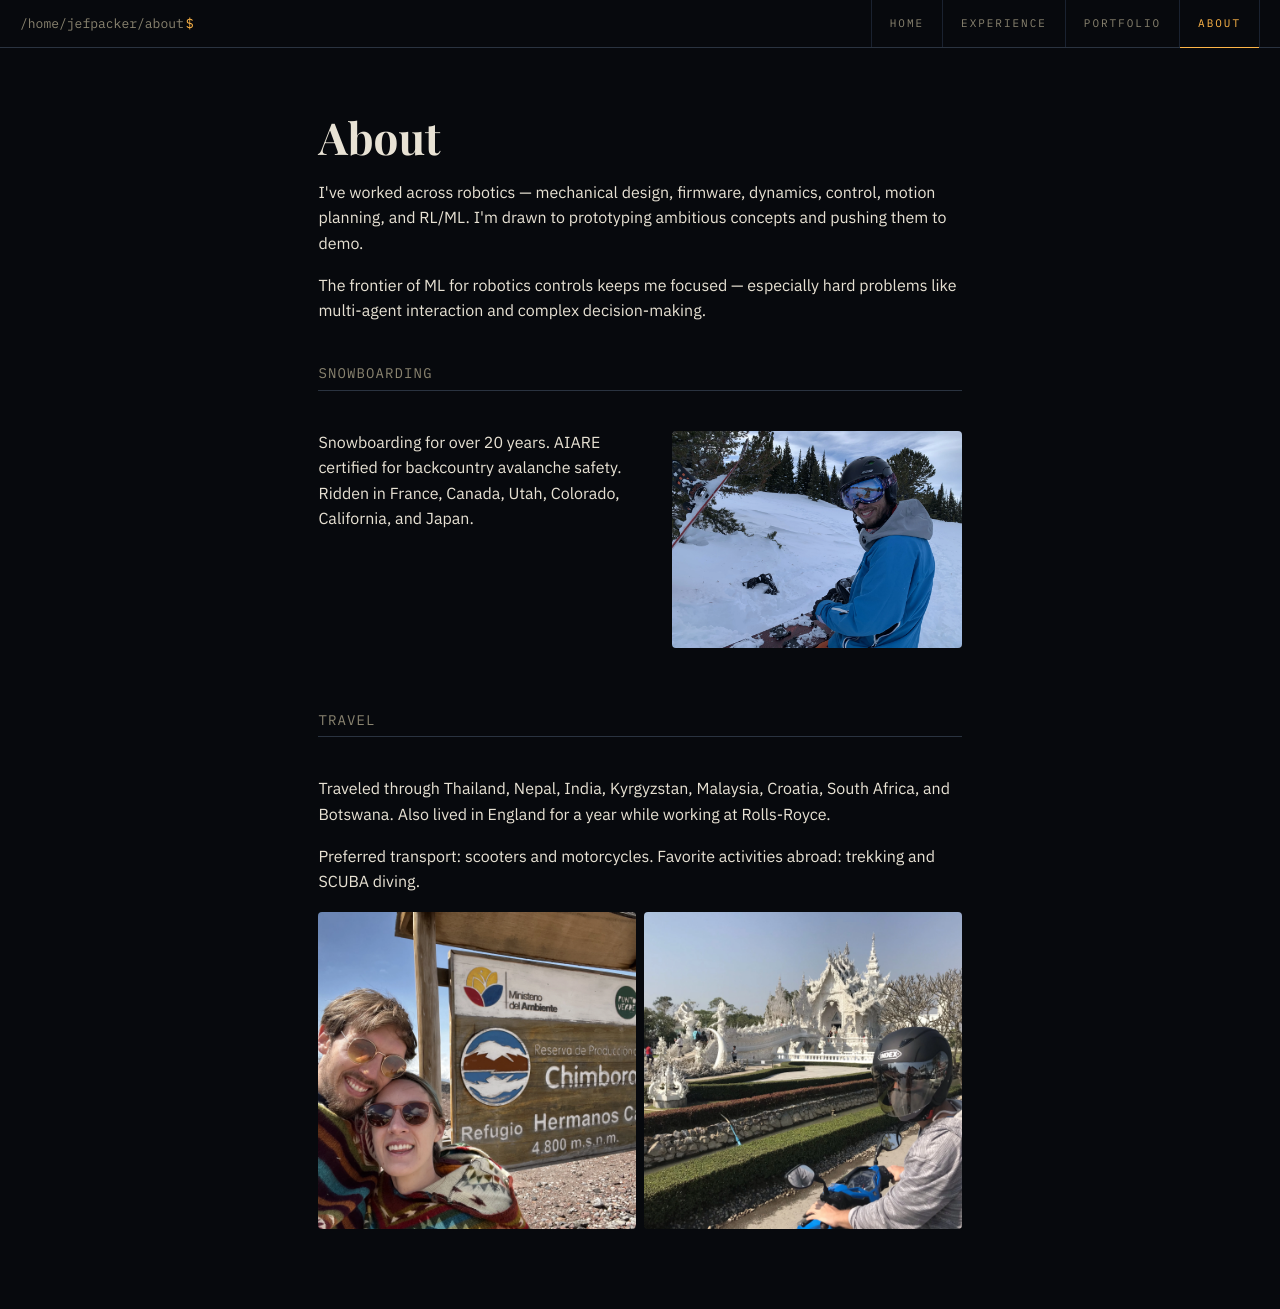
==== commit bff2251e: "refactor(about): tighten copy across all sections Removed filler openers, trimmed passive constructi" ====
--- a/about.html
+++ b/about.html
@@ -55,8 +55,8 @@
   <main id="main-content" class="page-layout">
     <header>
       <h1>About</h1>
-      <p>I've worked on many aspects of robotics including mechanical design, firmware, dynamics, control, motion planning and RL/ML for motion. I'm passionate about developing prototypes and demos for ambitious concepts.</p>
-      <p>I find problem solving captivating and fun. I'm excited by the frontier of ML controls for robotics to tackle hard problems like multi-tiered interactions and complex decision making.</p>
+      <p>I've worked across robotics — mechanical design, firmware, dynamics, control, motion planning, and RL/ML. I'm drawn to prototyping ambitious concepts and pushing them to demo.</p>
+      <p>The frontier of ML for robotics controls keeps me focused — especially hard problems like multi-agent interaction and complex decision-making.</p>
     </header>
 
     <section aria-label="Snowboarding">
@@ -72,14 +72,14 @@
             height="1200"
           >
         </picture>
-        <p>I've been snowboarding for over 20 years. I'm AIARE certified for avalanche safety in the backcountry. I have snowboarded in France, Canada, Utah, Colorado, California, and Japan.</p>
+        <p>Snowboarding for over 20 years. AIARE certified for backcountry avalanche safety. Ridden in France, Canada, Utah, Colorado, California, and Japan.</p>
       </div>
     </section>
 
     <section aria-label="Travel">
       <h2 class="section-label">Travel</h2>
-      <p>I'm an avid traveler and have enjoyed time in Thailand, Nepal, India, Kyrgyzstan, Malaysia, Croatia, South Africa, and Botswana. I also lived in England for a year when I worked at Rolls-Royce.</p>
-      <p>When traveling, scooters and motorcycles are my preferred method of transportation. My favorite things to experience in other countries are trekking and SCUBA diving.</p>
+      <p>Traveled through Thailand, Nepal, India, Kyrgyzstan, Malaysia, Croatia, South Africa, and Botswana. Also lived in England for a year while working at Rolls-Royce.</p>
+      <p>Preferred transport: scooters and motorcycles. Favorite activities abroad: trekking and SCUBA diving.</p>
       <div class="project-image-grid">
         <picture>
           <source srcset="assets/zojila.webp" type="image/webp">
--- a/style.css
+++ b/style.css
@@ -107,6 +107,18 @@
   --accent-2:    #00f0ff;
 }
 
+[data-theme="classic"] {
+  --bg:          #111318;
+  --bg-2:        #1a1d24;
+  --border:      #2a2d35;
+  --border-soft: #1e2129;
+  --text:        #f0ede6;
+  --muted:       #8a8680;
+  --faint:       #4a4840;
+  --accent:      #c8a96e;
+  --accent-2:    #c8a96e;
+}
+
 [data-theme="vapor"] body {
   background: radial-gradient(ellipse at 50% 100%, #1a0633 0%, #0a0414 65%);
 }
@@ -187,7 +199,8 @@
   background: var(--bg);
   gap: 16px;
   flex-shrink: 0;
-  position: relative;
+  position: sticky;
+  top: 0;
   z-index: 50;
 }
 
@@ -238,7 +251,10 @@
   display: flex;
   border: 1px solid var(--border);
   height: 22px;
-}
+  opacity: 0.45;
+}
+
+.theme-switch:hover { opacity: 1; transition: opacity .2s; }
 
 .theme-switch button,
 .theme-switch .theme-classic {
@@ -337,6 +353,7 @@
 }
 
 .statusbar .spacer { flex: 1; }
+.statusbar-hint { margin-right: 16px; }
 
 /* Identity */
 .identity-name {
@@ -371,6 +388,16 @@
 
 .bio p { margin-bottom: 6px; }
 
+@keyframes blink { 0%, 100% { opacity: 1; } 50% { opacity: 0; } }
+
+.bio p:last-child::after,
+.mobile-bio::after {
+  content: '▌';
+  color: var(--accent);
+  animation: blink 1s step-end infinite;
+  margin-left: 2px;
+}
+
 .bio .prompt, .mobile-bio .prompt {
   display: inline-block;
   color: var(--accent);
@@ -423,14 +450,12 @@
 .tele-k { color: var(--muted); }
 
 .tele-v {
-  color: var(--accent);
+  color: var(--muted);
   font-variant-numeric: tabular-nums;
   font-weight: 500;
   white-space: nowrap;
   flex-shrink: 0;
 }
-
-[data-theme="vapor"] .tele-v { color: var(--accent-2); text-shadow: 0 0 10px rgba(0,240,255,.4); }
 
 .tele-spark {
   display: flex;
@@ -444,14 +469,9 @@
 .tele-spark span {
   display: inline-block;
   flex: 1;
-  background: var(--accent);
+  background: var(--faint);
   height: 1px;
   transition: height .8s ease, opacity .8s ease;
-}
-
-[data-theme="vapor"] .tele-spark span {
-  background: var(--accent-2);
-  box-shadow: 0 0 4px rgba(0,240,255,.5);
 }
 
 .tele-axis {
@@ -464,7 +484,14 @@
 }
 
 /* Links */
-.links { margin-top: auto; display: flex; flex-direction: column; gap: 24px; }
+.page-nav-links { margin-top: auto; }
+
+.page-nav-links .link-handle {
+  color: var(--muted);
+  opacity: 0.85;
+}
+.links { margin-top: 0; display: flex; flex-direction: column; gap: 24px; }
+.mobile-copyright { display: none; }
 .links-grid { display: flex; flex-direction: column; }
 
 .link-row {
@@ -531,6 +558,35 @@
 .hud-corners::after  { content: ''; bottom: 0; right: 0; border-bottom-width: 1px; border-right-width: 1px; }
 .corner-tr { top: 16px; right: 16px; border-top-width: 1px; border-right-width: 1px; }
 .corner-bl { bottom: 16px; left: 16px; border-bottom-width: 1px; border-left-width: 1px; }
+
+/* Canvas overlay page nav — mobile only (hidden by default, shown via media query) */
+.canvas-page-nav {
+  display: none;
+  position: absolute;
+  bottom: 0;
+  left: 0;
+  right: 0;
+  flex-direction: row;
+  justify-content: center;
+  gap: 0;
+  pointer-events: auto;
+  z-index: 6;
+}
+
+.canvas-page-nav a {
+  color: var(--muted);
+  font-family: var(--mono);
+  font-size: 0.75rem;
+  letter-spacing: 0.06em;
+  text-decoration: none;
+  padding: 14px 20px;
+  background: transparent;
+  transition: color 0.2s ease;
+}
+
+.canvas-page-nav a:hover {
+  color: var(--text);
+}
 
 /* Nav drawer — mobile overlay (index only) */
 .nav-drawer {
@@ -967,16 +1023,15 @@
   .app {
     display: flex;
     flex-direction: column;
-    height: auto;
-    min-height: 100vh;
-    overflow-y: auto;
-  }
-
-  .app .topbar { order: 1; flex-shrink: 0; }
+    height: 100dvh;
+    overflow: hidden;
+  }
+
+  .app .topbar { flex-shrink: 0; }
 
   .mobile-bio {
     display: block;
-    order: 2;
+    flex-shrink: 0;
     padding: 8px 16px;
     font-size: 11px;
     color: var(--text);
@@ -985,25 +1040,90 @@
     line-height: 1.6;
   }
 
-  /* Dissolve .main so canvas-pane and sidebar become direct flex children */
-  .main { display: contents; }
-
-  .canvas-pane { order: 3; height: 70vh; position: relative; }
-  .sidebar { order: 4; border-right: 0; border-bottom: 1px solid var(--border); padding: 16px 20px; gap: 16px; }
+  .main {
+    display: flex;
+    flex-direction: column;
+    flex: 1;
+    min-height: 0;
+    order: 3;
+  }
+
+  .canvas-pane { order: 1; flex: 1; min-height: 0; position: relative; width: 100%; }
+  .sidebar { order: 2; flex-shrink: 0; border-right: 0; border-bottom: 1px solid var(--border); padding: 16px 20px; gap: 16px; }
+
+  .link-handle { display: none; }
+  .link-arrow { display: none; }
+
+  .links {
+    gap: 0;
+    flex-direction: row;
+    align-items: center;
+    border-top: 1px solid var(--border-soft);
+    padding: 0;
+    margin-top: 0;
+  }
+
+  .links-grid {
+    flex-direction: row;
+    flex: none;
+  }
+
+  .link-row {
+    flex: none;
+    justify-content: center;
+    padding: 10px 14px;
+    border-bottom: none;
+    border-right: 1px solid var(--border-soft);
+  }
+
+  .link-row:first-child { border-top: none; }
+  .link-row:last-child { border-right: 1px solid var(--border-soft); }
+
+  .link-key {
+    font-size: 0;
+    min-width: unset;
+    letter-spacing: 0;
+  }
+
+  .link-key::before {
+    content: attr(data-short);
+    font-size: 11px;
+    letter-spacing: 0.08em;
+    text-transform: uppercase;
+  }
+
+  .mobile-copyright {
+    display: block;
+    font-size: 9px;
+    letter-spacing: 0.1em;
+    color: var(--muted);
+    padding: 0 16px;
+    white-space: nowrap;
+    margin-left: auto;
+  }
 
   /* Hide desktop-only elements */
   .identity { display: none; }
   .statusbar { display: none; }
 
   /* Telemetry condensed */
+  .tele { border-bottom: none; padding-bottom: 0; }
   .tele-frame { padding: 8px 0; }
-  .tele-body { display: flex; gap: 16px; padding: 4px 8px; }
+  .tele-body { display: flex; flex-direction: column; gap: 4px; padding: 4px 8px; }
   .tele-spark { height: 20px; margin-top: 6px; }
 
   /* Nav hidden, drawer handles it */
   .app .topbar .nav { display: none; }
   .nav-toggle { display: block; }
   .app .topbar .theme-switch { display: none; }
+
+  .canvas-page-nav {
+    display: flex;
+  }
+
+  .page-nav-links {
+    display: none;
+  }
 }
 
 /* ============================================================
@@ -1012,16 +1132,28 @@
 
 @media (max-width: 820px) {
   .nav { display: none; }
+
+  /* Topbar expands in-flow when nav opens — pushes content down, not overlay */
+  .topbar:has(.nav.is-open) {
+    flex-wrap: wrap;
+    height: auto;
+    align-items: flex-start;
+  }
+
+  /* Keep brand and toggle row at 48px when topbar expands */
+  .topbar:has(.nav.is-open) .brand,
+  .topbar:has(.nav.is-open) .nav-toggle {
+    height: 48px;
+    display: flex;
+    align-items: center;
+  }
 
   .nav.is-open {
     display: flex;
     flex-direction: column;
-    position: absolute;
-    top: 100%;
-    left: 0; right: 0;
+    width: 100%;
     background: var(--bg);
-    border-bottom: 1px solid var(--border);
-    z-index: 100;
+    border-top: 1px solid var(--border-soft);
   }
 
   .nav.is-open a {
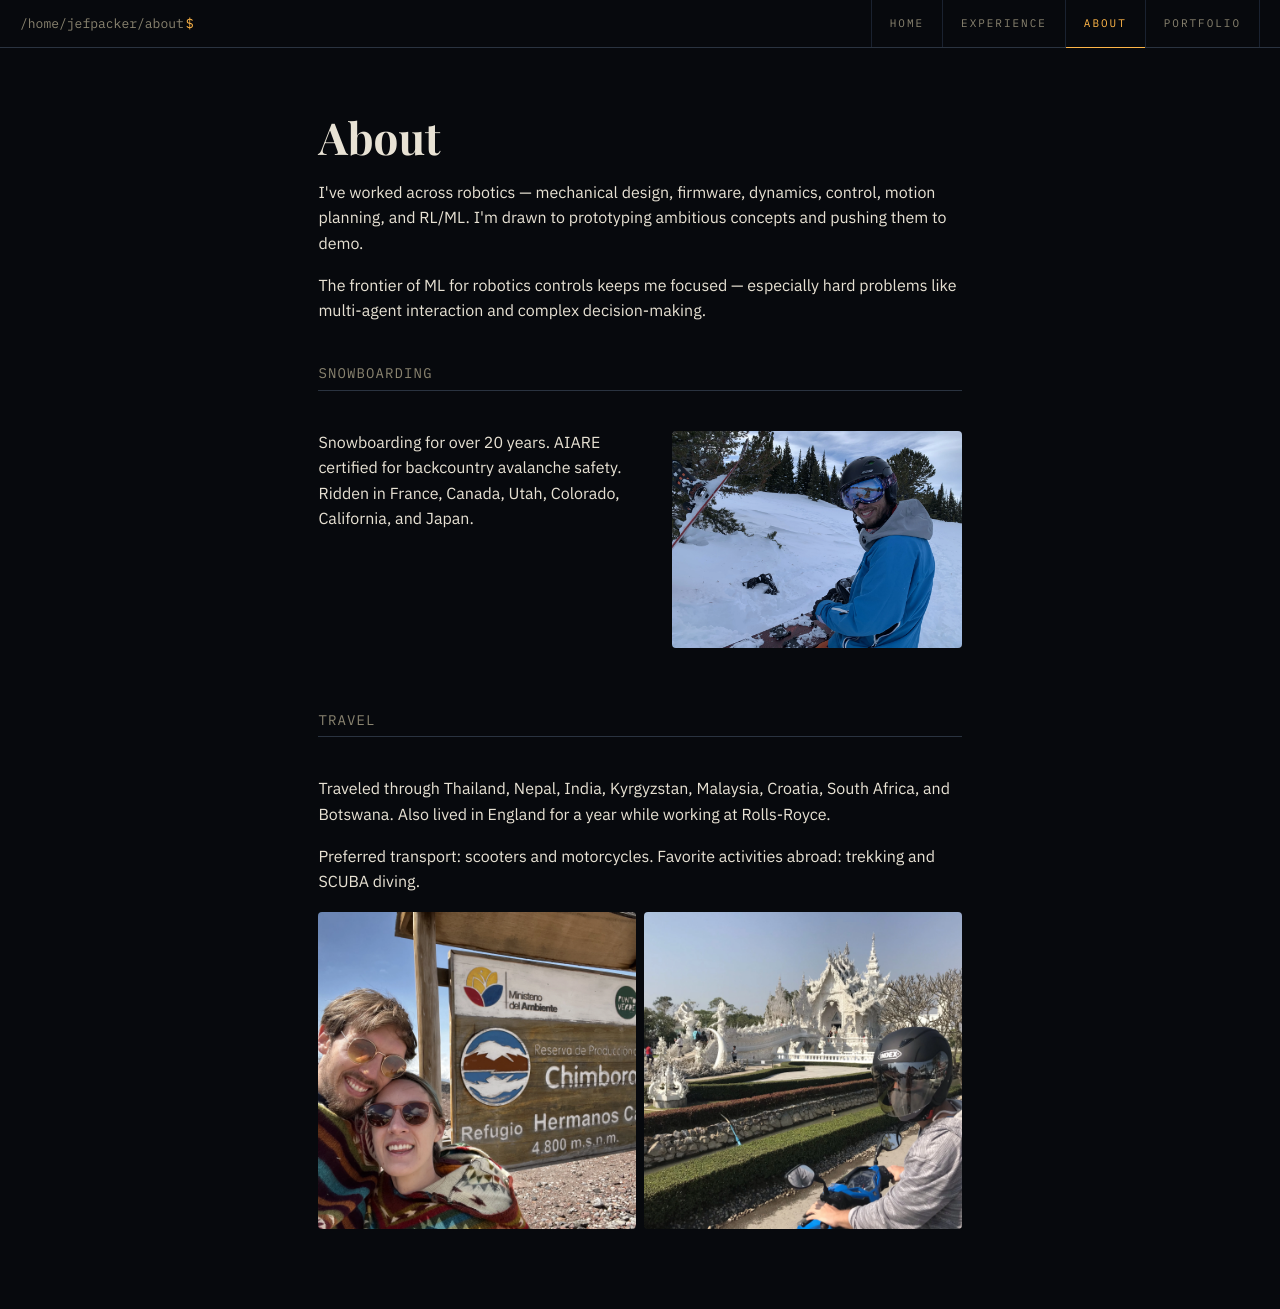
==== commit 16e8f7dd: "refactor(index): sidebar page-nav order Experience→About→Portfolio for visual symmetry" ====
--- a/about.html
+++ b/about.html
@@ -47,8 +47,8 @@
     <nav class="nav" id="nav" aria-label="Main navigation">
       <a href="/">HOME</a>
       <a href="experience.html">EXPERIENCE</a>
+      <a href="about.html" class="active">ABOUT</a>
       <a href="portfolio.html">PORTFOLIO</a>
-      <a href="about.html" class="active">ABOUT</a>
     </nav>
   </header>
 
--- a/style.css
+++ b/style.css
@@ -409,6 +409,12 @@
 [data-theme="vapor"] .bio .prompt,
 [data-theme="vapor"] .mobile-bio .prompt { color: var(--accent-2); }
 
+[data-theme="vapor"] .bio .prompt,
+[data-theme="vapor"] .mobile-bio .prompt { display: none; }
+
+[data-theme="vapor"] .bio p:last-child::after,
+[data-theme="vapor"] .mobile-bio::after { display: none; }
+
 /* Telemetry widget */
 .tele { border-bottom: 1px solid var(--border-soft); padding-bottom: 4px; }
 
@@ -739,6 +745,8 @@
   position: absolute; left: 0; top: 0; bottom: 0; width: 1px;
   background-image: linear-gradient(
     to bottom,
+    transparent var(--tl-line-start, 0px),
+    var(--color-accent) var(--tl-line-start, 0px),
     var(--color-accent) var(--tl-progress, 0px),
     var(--color-border) var(--tl-progress, 0px),
     var(--color-border) var(--tl-line-end, 100%),
@@ -1173,6 +1181,75 @@
   }
 }
 
+/* ============================================================
+   Vapor sidebar — hidden unless vapor theme active
+   ============================================================ */
+
+.tele-vapor { display: none; }
+[data-theme="vapor"] .tele-vapor { display: block; }
+[data-theme="vapor"] .tele:not(.tele-vapor) { display: none; }
+
+/* Vapor bars */
+.vapor-bar-row {
+  display: flex;
+  align-items: center;
+  gap: 6px;
+  margin-bottom: 6px;
+  font-size: 10px;
+}
+.vapor-bar-label {
+  color: var(--muted);
+  font-size: 9px;
+  letter-spacing: 0.08em;
+  min-width: 28px;
+}
+.vapor-bar-track {
+  flex: 1;
+  height: 4px;
+  background: var(--border-soft);
+  border-radius: 2px;
+  overflow: hidden;
+}
+.vapor-bar-fill {
+  height: 100%;
+  width: 0%;
+  background: linear-gradient(90deg, var(--accent), var(--accent-2));
+  border-radius: 2px;
+  box-shadow: 0 0 6px var(--accent);
+  transition: width 0.3s linear;
+}
+.vapor-bar-fill-2 {
+  background: linear-gradient(90deg, var(--accent-2), var(--accent));
+  box-shadow: 0 0 6px var(--accent-2);
+}
+
+/* Glitch text */
+.vapor-glitch {
+  position: relative;
+  color: var(--accent-2);
+  font-size: 11px;
+  letter-spacing: 0.12em;
+  margin-top: 8px;
+  margin-bottom: 4px;
+  text-shadow: 0 0 8px var(--accent-2);
+}
+.vapor-glitch::before {
+  content: attr(data-text);
+  position: absolute;
+  top: 0;
+  left: 1px;
+  color: var(--accent);
+  opacity: 0.5;
+  clip-path: inset(30% 0 50% 0);
+}
+
+/* ASCII texture */
+.vapor-ascii {
+  font-size: 9px;
+  color: var(--faint);
+  letter-spacing: 0.05em;
+}
+
 /* Desktop: 1024px+ */
 @media (min-width: 64rem) {
   h1 { font-size: var(--font-size-3xl); }
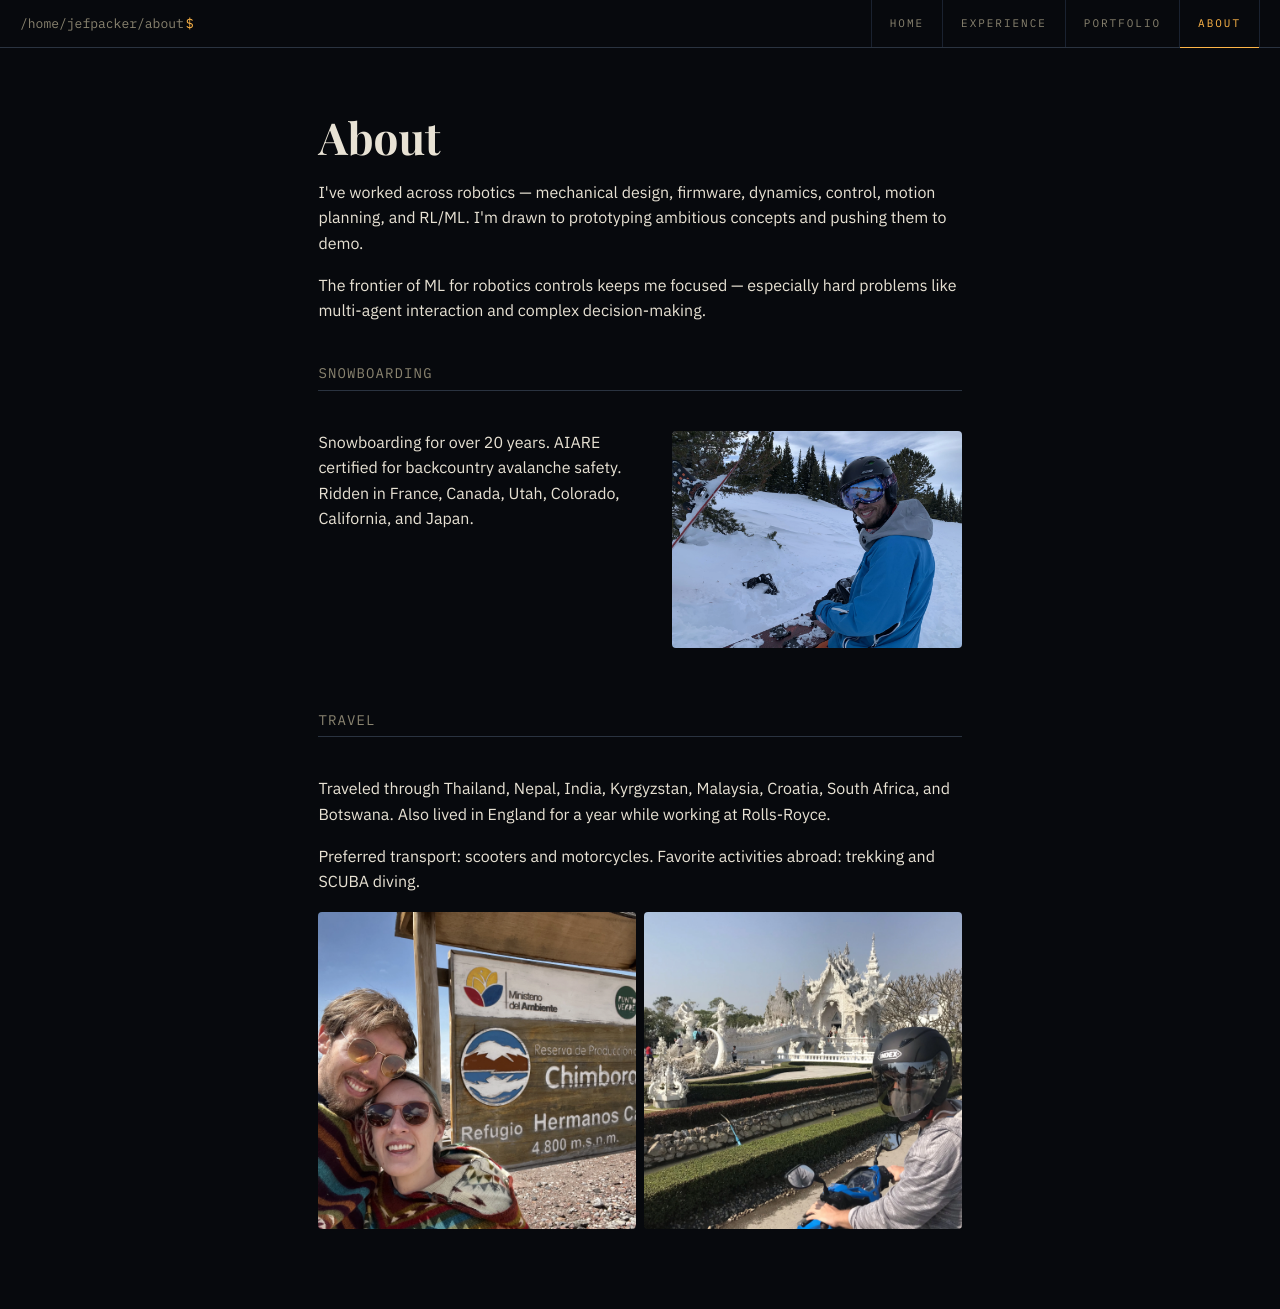
==== commit ad2f839e: "fix(nav): standardize topbar to experience→portfolio→about across all pages" ====
--- a/about.html
+++ b/about.html
@@ -47,8 +47,8 @@
     <nav class="nav" id="nav" aria-label="Main navigation">
       <a href="/">HOME</a>
       <a href="experience.html">EXPERIENCE</a>
+      <a href="portfolio.html">PORTFOLIO</a>
       <a href="about.html" class="active">ABOUT</a>
-      <a href="portfolio.html">PORTFOLIO</a>
     </nav>
   </header>
 
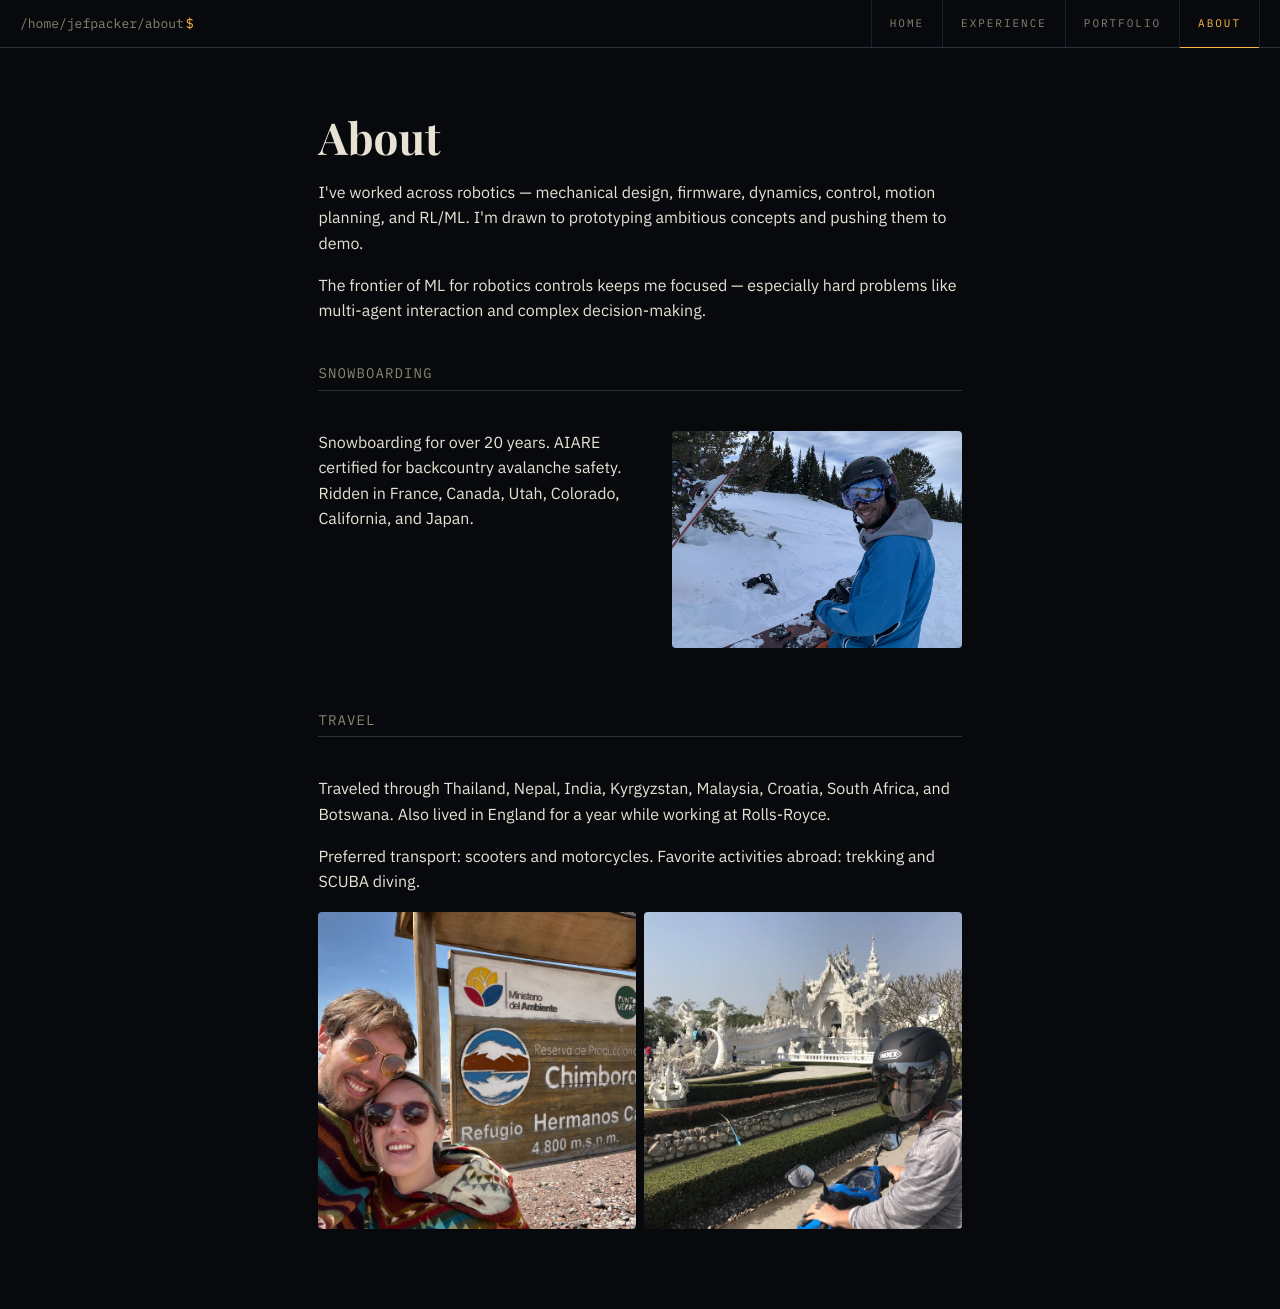
==== commit f698eec5: "fix(about): restore zojila.jpeg, remove missing webp source" ====
--- a/about.html
+++ b/about.html
@@ -27,7 +27,7 @@
   }
   </script>
 
-  <link rel="icon" href="assets/favicon.svg" type="image/svg+xml">
+  <link rel="icon" href="assets/planet.png" type="image/png">
   <link rel="preload" as="font" href="assets/fonts/playfair-display-700.woff2" type="font/woff2" crossorigin>
   <link rel="preload" as="font" href="assets/fonts/ibm-plex-sans-400.woff2" type="font/woff2" crossorigin>
   <link rel="preload" as="font" href="assets/fonts/ibm-plex-mono-400.woff2" type="font/woff2" crossorigin>
@@ -82,7 +82,6 @@
       <p>Preferred transport: scooters and motorcycles. Favorite activities abroad: trekking and SCUBA diving.</p>
       <div class="project-image-grid">
         <picture>
-          <source srcset="assets/zojila.webp" type="image/webp">
           <img
             src="assets/zojila.jpeg"
             alt="Zojila pass in India"
--- a/style.css
+++ b/style.css
@@ -597,9 +597,13 @@
 /* Nav drawer — mobile overlay (index only) */
 .nav-drawer {
   position: fixed;
-  inset: 48px 0 0 0;
+  top: 48px;
+  left: 0;
+  right: 0;
   background: var(--bg);
   border-top: 1px solid var(--border);
+  border-bottom: 1px solid var(--border);
+  box-shadow: 0 8px 24px rgba(0, 0, 0, 0.4);
   z-index: 200;
   padding: 20px;
   display: flex;
@@ -608,6 +612,14 @@
 }
 
 .nav-drawer[hidden] { display: none; }
+
+.nav-backdrop {
+  position: fixed;
+  inset: 48px 0 0 0;
+  z-index: 199;
+  background: transparent;
+}
+.nav-backdrop[hidden] { display: none; }
 
 .drawer-theme {
   display: flex;
@@ -638,7 +650,7 @@
 .drawer-nav a {
   padding: 14px 0;
   border-bottom: 1px solid var(--border-soft);
-  font-size: 13px;
+  font-size: 11px;
   letter-spacing: 0.18em;
   text-transform: uppercase;
   color: var(--muted);
@@ -1132,6 +1144,11 @@
   .page-nav-links {
     display: none;
   }
+
+  .classic-hero {
+    padding: var(--space-sm);
+    gap: var(--space-sm);
+  }
 }
 
 /* ============================================================
@@ -1188,6 +1205,103 @@
 .tele-vapor { display: none; }
 [data-theme="vapor"] .tele-vapor { display: block; }
 [data-theme="vapor"] .tele:not(.tele-vapor) { display: none; }
+
+/* ============================================================
+   Classic theme overlay — full-screen canvas + hero overlay
+   ============================================================ */
+
+/* Hidden by default on all themes */
+.classic-overlay { display: none; }
+
+/* Classic theme: collapse sidebar column and statusbar row (desktop grid only — mobile uses flex) */
+@media (min-width: 821px) {
+  [data-theme="classic"] .app { grid-template-rows: 48px 1fr; }
+  [data-theme="classic"] .main { grid-template-columns: 1fr; }
+}
+
+/* Classic theme: hide sidebar-era elements */
+[data-theme="classic"] .sidebar,
+[data-theme="classic"] .mobile-bio,
+[data-theme="classic"] .hud,
+[data-theme="classic"] .canvas-page-nav,
+[data-theme="classic"] .statusbar { display: none; }
+
+/* Classic theme: show overlay */
+[data-theme="classic"] .classic-overlay {
+  display: flex;
+  flex-direction: column;
+  position: absolute;
+  inset: 0;
+  z-index: 10;
+  pointer-events: none;
+  padding-inline: var(--space-xl);
+  padding-block: var(--space-2xl);
+}
+
+.classic-hero {
+  display: flex;
+  flex-direction: column;
+  gap: var(--space-lg);
+  flex-shrink: 0;
+  pointer-events: none;
+  align-self: flex-start;
+  background: color-mix(in srgb, var(--bg) 78%, transparent);
+  backdrop-filter: blur(2px);
+  border: 1px solid var(--border);
+  padding: var(--space-md);
+  border-radius: var(--border-radius);
+}
+
+.classic-hero h1 {
+  font-family: var(--serif);
+  font-size: clamp(1.25rem, 3.5vw, 2rem);
+  font-weight: 700;
+  line-height: 1.2;
+  color: var(--text);
+  pointer-events: auto;
+}
+
+.classic-tagline {
+  font-family: var(--sans);
+  font-size: clamp(0.75rem, 1.5vw, 0.9375rem);
+  color: var(--muted);
+  max-width: 40ch;
+  line-height: 1.6;
+  pointer-events: auto;
+}
+
+.classic-socials {
+  display: flex;
+  gap: var(--space-lg);
+  flex-wrap: wrap;
+  align-items: center;
+  margin-top: auto;
+  pointer-events: none;
+}
+
+.classic-social-link {
+  display: inline-flex;
+  align-items: center;
+  color: var(--muted);
+  text-decoration: none;
+  pointer-events: auto;
+  transition: color 0.15s ease;
+}
+
+.classic-social-link:hover { color: var(--text); }
+.classic-social-link svg { width: 24px; height: 24px; fill: currentColor; }
+
+@media (max-width: 820px) {
+  [data-theme="classic"] .classic-overlay {
+    padding-block-start: var(--space-md);
+    padding-block-end: var(--space-lg);
+    padding-inline: var(--space-md);
+  }
+
+  [data-theme="classic"] .classic-hero {
+    max-width: 75%;
+  }
+}
 
 /* Vapor bars */
 .vapor-bar-row {
